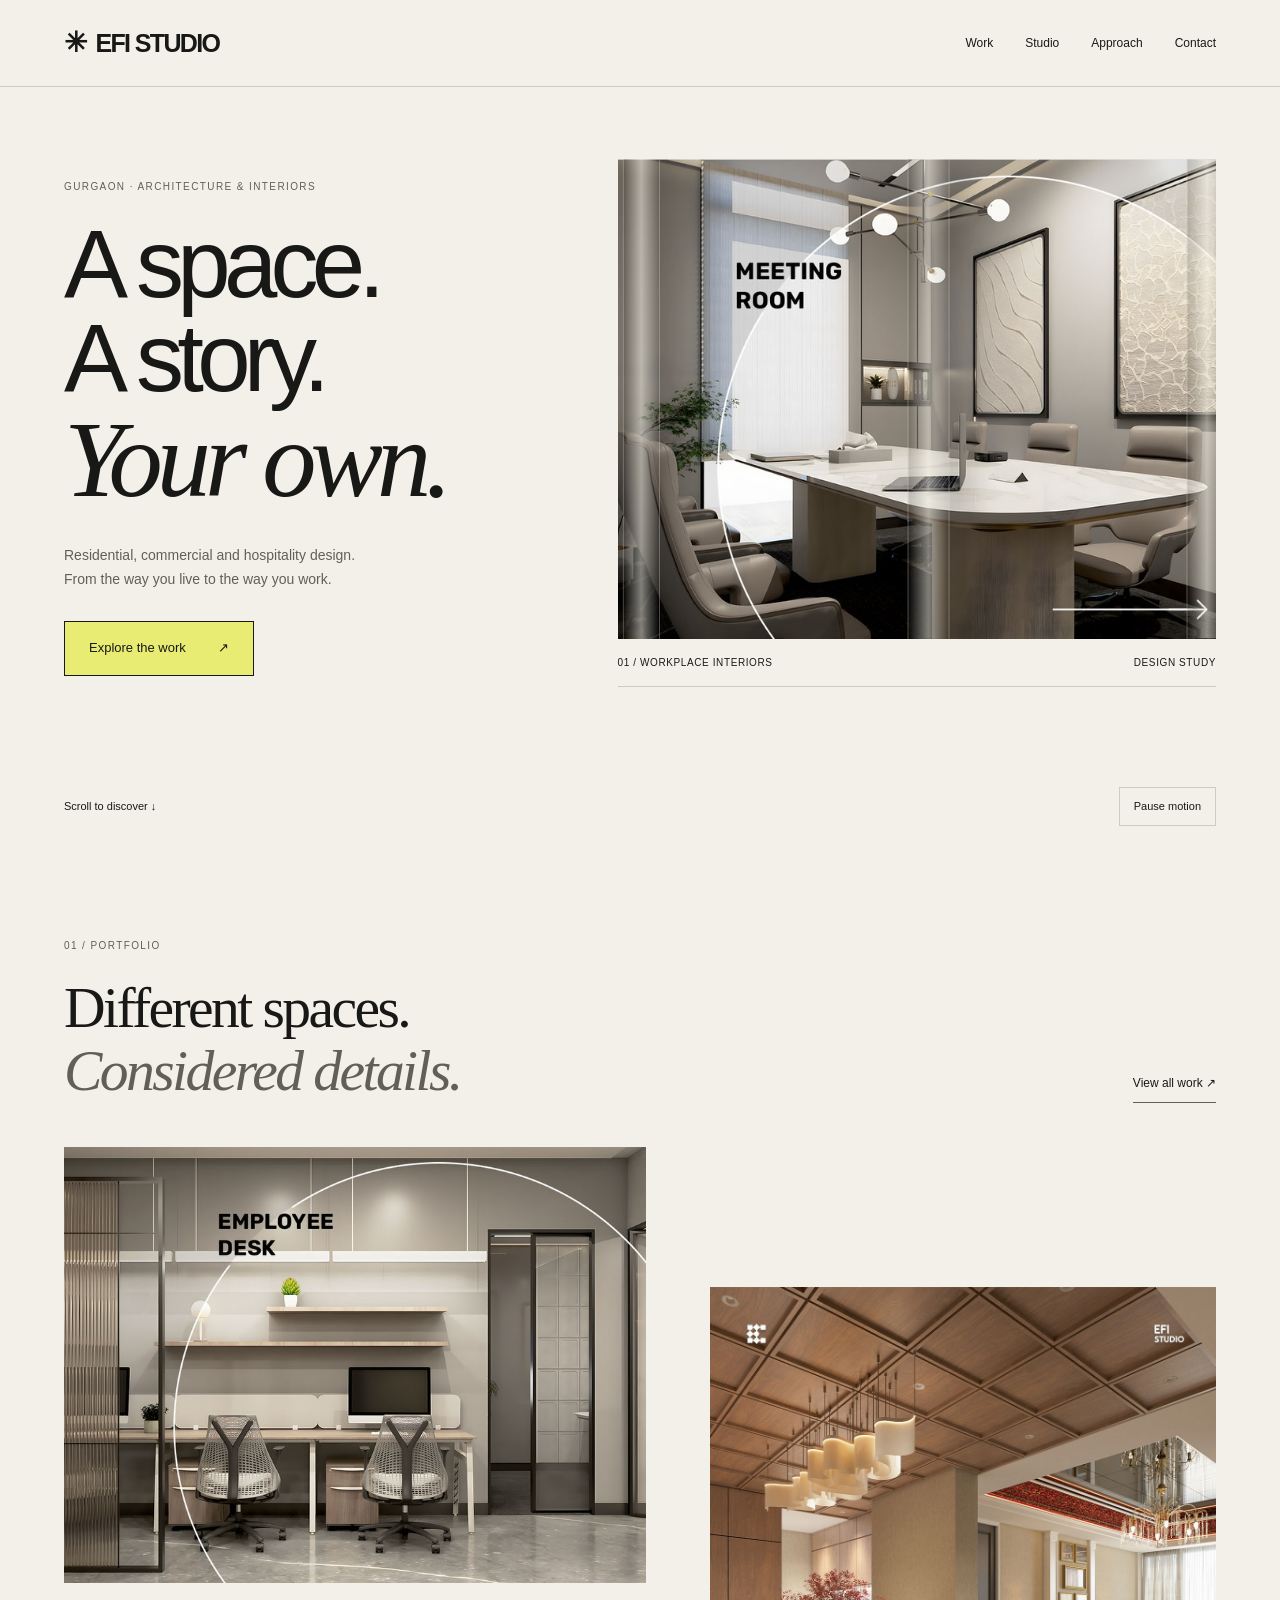
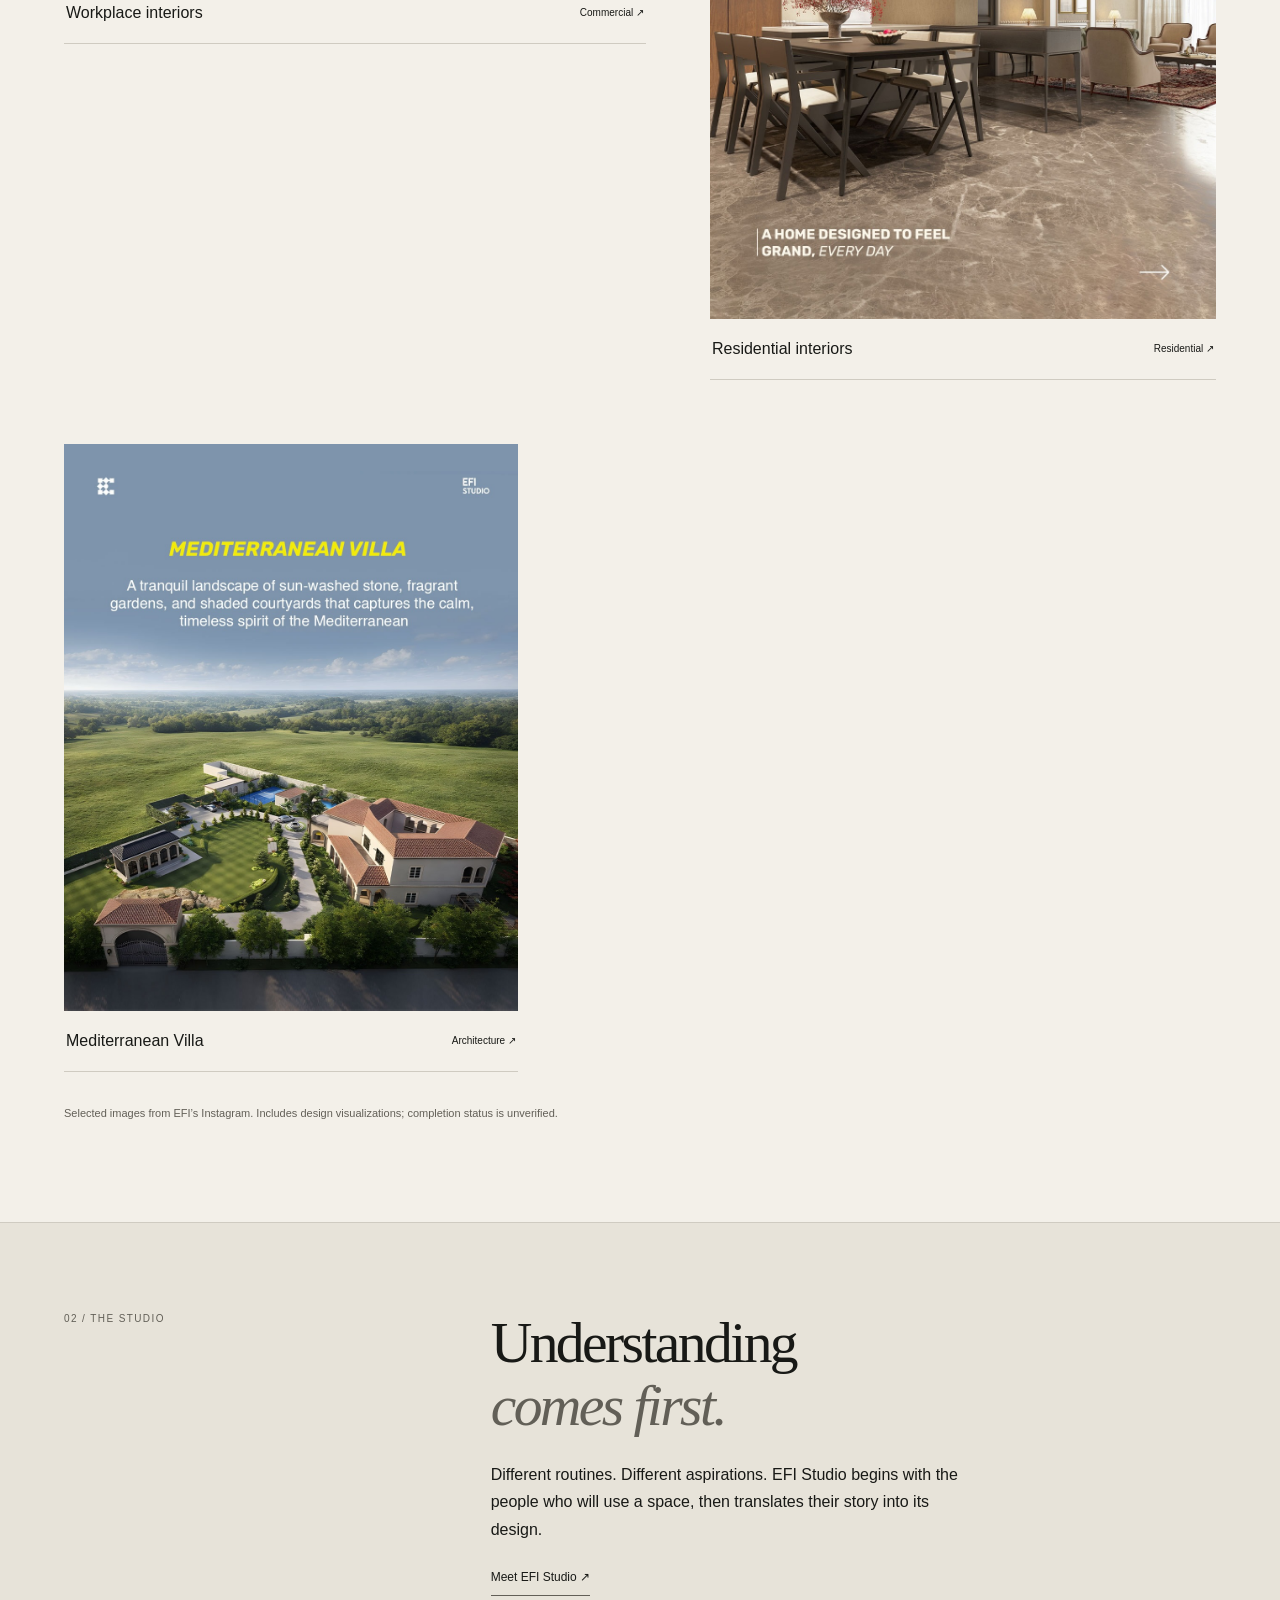
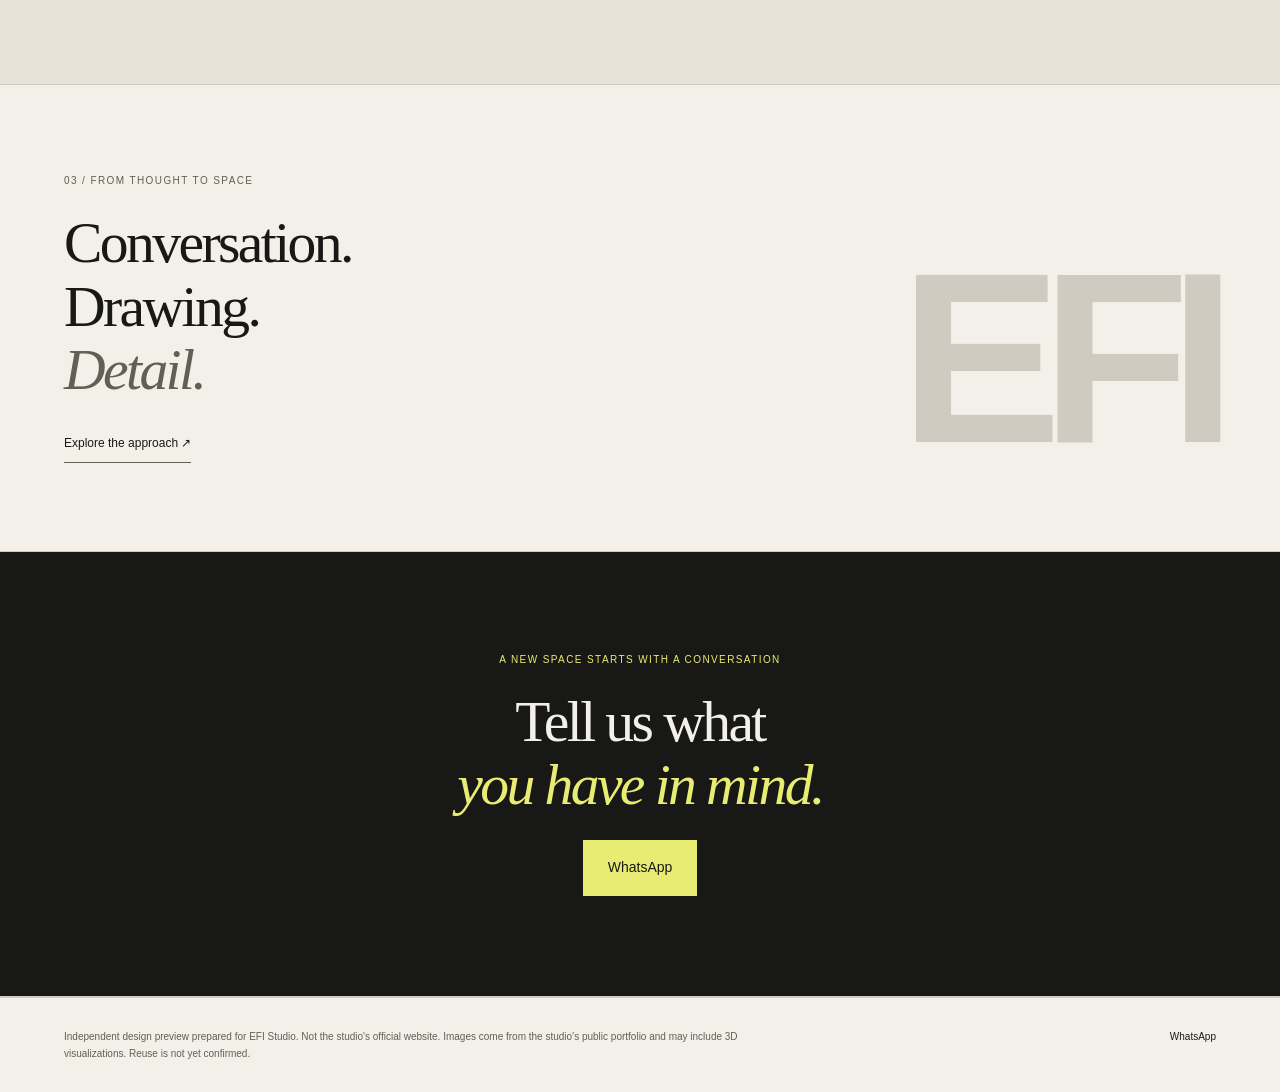
==== index.html @ 45807384 "Publish EFI Studio custom portfolio demo" ====
<!doctype html>
<html lang="en"><head><meta charset="utf-8"><meta name="viewport" content="width=device-width, initial-scale=1"><title>Architecture in Gurgaon | EFI Studio</title><meta name="description" content="EFI Studio is an architecture and interior design studio in Gurgaon."><link rel="stylesheet" href="base.css"><link rel="stylesheet" href="brand.css"><link rel="stylesheet" href="hero.css"><link rel="license" href="assets/fonts/display/OFL.txt"><link rel="license" href="assets/fonts/body/OFL.txt"><script src="runtime.js" defer></script><script src="hero.js" defer></script></head><body><a class="dk-skip-link" href="#main">Skip to content</a><header class="dk-header"><a class="dk-wordmark" href="index.html">EFI Studio</a><button class="dk-menu" type="button" aria-controls="dk-nav" aria-expanded="false" hidden><span class="dk-menu-label">Menu</span></button><nav class="dk-nav" id="dk-nav" aria-label="Primary"><a href="work.html">Work</a><a href="studio.html">Studio</a><a href="process.html">Approach</a><a href="contact.html">Contact</a></nav></header><main id="main"><section class="efi-hero" data-dk-motion aria-labelledby="hero-title">
<div class="hero-copy"><p class="eyebrow">Gurgaon · Architecture & interiors</p><h1 id="hero-title">A space.<br>A story.<br><em>Your own.</em></h1><p class="hero-intro">Residential, commercial and hospitality design.<br>From the way you live to the way you work.</p><a class="button" href="work.html">Explore the work <span>↗</span></a></div>
<div class="hero-visual"><div class="spatial-frame"><img src="assets/img/photo-02.jpg" alt="EFI workplace design with sculptural lighting and textured wall panels"><div class="screen-rails" aria-hidden="true"><i></i><i></i><i></i></div></div><div class="image-caption"><span>01 / Workplace interiors</span><span>Design study</span></div></div>
<div class="hero-bottom"><a href="#selected-work">Scroll to discover ↓</a><button type="button" data-dk-motion-toggle hidden><span data-dk-motion-label>Pause</span> motion</button></div>
</section>

<section class="chapter home-work" aria-labelledby="selected-work">
<div class="chapter-heading"><div><p class="eyebrow">01 / Portfolio</p><h2 id="selected-work">Different spaces.<br><em>Considered details.</em></h2></div><a class="text-link" href="work.html">View all work ↗</a></div>
<div class="work-pair">
<a class="work-tile" href="project-workplace-interiors.html"><img src="assets/img/photo-03.jpg" alt="Workplace interior with focused workstations" loading="lazy"><span><b>Workplace interiors</b> Commercial ↗</span></a>
<a class="work-tile" href="project-residential-interiors.html"><img src="assets/img/photo-04.jpg" alt="Residential interior from EFI's design portfolio" loading="lazy"><span><b>Residential interiors</b> Residential ↗</span></a>
<a class="work-tile villa-tile" href="project-mediterranean-villa.html"><img src="assets/img/photo-07.jpg" alt="Mediterranean Villa architectural visualization" loading="lazy"><span><b>Mediterranean Villa</b> Architecture ↗</span></a>
</div><p class="portfolio-note">Selected images from EFI’s Instagram. Includes design visualizations; completion status is unverified.</p>
</section>
<section class="chapter studio-story" aria-labelledby="studio-line"><p class="eyebrow">02 / The studio</p><div><h2 id="studio-line">Understanding<br><em>comes first.</em></h2><p>Different routines. Different aspirations. EFI Studio begins with the people who will use a space, then translates their story into its design.</p><a class="text-link" href="studio.html">Meet EFI Studio ↗</a></div></section>
<section class="chapter approach-line" aria-labelledby="approach"><p class="eyebrow">03 / From thought to space</p><h2 id="approach">Conversation.<br>Drawing.<br><em>Detail.</em></h2><a class="text-link" href="process.html">Explore the approach ↗</a></section>
<section class="contact-band chapter" aria-labelledby="contact"><p class="eyebrow">A new space starts with a conversation</p><h2 id="contact">Tell us what<br><em>you have in mind.</em></h2><div class="dk-contact-links"><a href="https://wa.me/919818316211">WhatsApp</a></div></section>
</main><footer class="dk-footer"><p>Independent design preview prepared for EFI Studio. Not the studio&#x27;s official website. Images come from the studio’s public portfolio and may include 3D visualizations. Reuse is not yet confirmed.</p><div class="dk-contact-links"><a href="https://wa.me/919818316211">WhatsApp</a></div></footer></body></html>
---- base.css ----
/* Neutral mechanics only. Studio identity belongs in brand.css and hero.css. */

*,
*::before,
*::after {
  box-sizing: border-box;
}

html {
  min-width: 320px;
  scroll-behavior: smooth;
}

body {
  margin: 0;
  min-width: 320px;
}

img,
svg,
video {
  display: block;
  max-width: 100%;
}

button,
a,
input,
textarea,
select {
  font: inherit;
}

button,
a {
  touch-action: manipulation;
}

button {
  cursor: pointer;
}

:where(a, button, input, textarea, select, summary):focus-visible {
  outline: 2px solid currentColor;
  outline-offset: 3px;
}

.dk-skip-link {
  position: absolute;
  z-index: 100;
  top: 0;
  left: 0;
  transform: translateY(-120%);
}

.dk-skip-link:focus {
  transform: translateY(0);
}

/* The no-JS experience keeps the complete navigation visible. */
.dk-menu[hidden] {
  display: none;
}

.dk-nav ul {
  list-style: none;
  margin: 0;
  padding: 0;
}

@media (max-width: 767px) {
  html.js .dk-menu:not([hidden]) {
    display: inline-flex;
  }

  html.js .dk-nav[hidden] {
    display: none;
  }

  html.js .dk-header.is-menu-open .dk-nav {
    display: block;
  }
}

@media (min-width: 768px) {
  html.js .dk-menu {
    display: none;
  }

  html.js .dk-nav {
    display: block;
  }
}

@media (prefers-reduced-motion: reduce) {
  html {
    scroll-behavior: auto;
  }
}
---- brand.css ----
:root{
 --paper:#f4f1ea;
 --paper-deep:#e9e5da;
 --ink:#1f4b4a;
 --sage:#596e50;
 --muted:#536562;
 --line:#d5d9cd;
 --dark:#1f4b4a;
 --light-text:#f4f1ea;
 --shadow:rgba(31,75,74,.16);
 --font-display:'Soft Display',Georgia,serif;
 --font-body:'Soft Body',Arial,sans-serif;
}
@font-face{font-family:'Soft Display';src:url('assets/fonts/display.ttf') format('truetype');font-weight:300 700;font-style:normal;font-display:swap}
@font-face{font-family:'Soft Display';src:url('assets/fonts/display-italic.ttf') format('truetype');font-weight:300 700;font-style:italic;font-display:swap}
@font-face{font-family:'Soft Body';src:url('assets/fonts/body.ttf') format('truetype');font-weight:200 800;font-style:normal;font-display:swap}
body{background:var(--paper);color:var(--ink);font:400 14px/1.7 var(--font-body);-webkit-font-smoothing:antialiased}
img{height:auto}
a{color:inherit;text-decoration:none}
h1,h2,h3{font-family:var(--font-display);font-weight:400;line-height:1.1;text-wrap:balance}
h1{font-size:clamp(48px,6vw,88px);letter-spacing:-.04em}
h2{font-size:clamp(40px,4.3vw,66px);letter-spacing:-.035em;margin:0 0 24px}
h3{font-size:30px;margin:16px 0 8px}
em{font-weight:400;color:var(--sage)}
.dk-header{padding:28px 5vw;display:flex;align-items:center;justify-content:space-between;gap:24px;border-bottom:1px solid var(--line);position:relative;z-index:10}
.dk-wordmark{font:500 28px/1.1 var(--font-display);letter-spacing:-.03em}
.dk-nav,.dk-nav ul{display:flex;align-items:center;gap:32px}
@media(min-width:768px){html.js .dk-nav{display:flex}}
.dk-nav a{font-size:12px;padding:10px 0;display:inline-block}
.dk-nav a:hover,.text-link:hover{color:var(--sage)}
.dk-menu{border:1px solid var(--line);background:var(--paper);color:var(--ink);padding:10px 16px;border-radius:24px}
.eyebrow{font-size:10px;text-transform:uppercase;letter-spacing:.19em;line-height:1.6;margin:0 0 22px;color:var(--muted)}
.text-link{font-size:12px;border-bottom:1px solid var(--sage);display:inline-block;padding:8px 0}
.button,.dk-contact-link{display:inline-block;padding:15px 27px;border:1px solid var(--ink);border-radius:40px;font-size:13px}
.button:hover,.dk-contact-link:hover{background:var(--ink);color:var(--paper)}
.chapter{padding:100px 8vw;border-bottom:1px solid var(--line)}
.chapter-heading{display:flex;justify-content:space-between;align-items:end;gap:24px;margin-bottom:44px}
.chapter-heading h2{margin-bottom:0}
.work-pair{display:grid;grid-template-columns:1.15fr 1fr;gap:52px 38px;align-items:start}
.work-tile:nth-child(even){margin-top:90px}
.work-tile img{width:100%;height:400px;object-fit:cover;border-radius:22px}
.work-tile:nth-child(even) img{height:320px}
.work-tile span{display:flex;justify-content:space-between;gap:14px;font-size:12px;line-height:1.6;padding:17px 2px}
.work-tile b{font-weight:400;font-size:18px}
.studio-line{text-align:center;padding-block:120px}
.approach-line{background:var(--paper-deep)}
.contact-band{background:var(--dark);color:var(--light-text);text-align:center}
.contact-band em,.contact-band .eyebrow{color:var(--light-text)}
.contact-band a{border-color:var(--light-text)}
.contact-band .dk-contact-links{justify-content:center}
.dk-footer{padding:40px 5vw;display:flex;justify-content:space-between;gap:30px;align-items:start;border-top:1px solid var(--line);font-size:11px}
.dk-footer p{max-width:550px;margin:0;color:var(--muted)}
main>h1,main>.dk-lead{margin-left:8vw;margin-right:8vw}
main>h1{margin-top:80px;margin-bottom:26px}
.dk-lead{max-width:650px;font-size:17px;color:var(--muted);margin-bottom:65px}
.dk-section{margin:60px 8vw 90px}
.dk-section p{max-width:680px}
div.dk-projects{display:grid;grid-template-columns:1fr 1fr;gap:50px 35px}
div.dk-projects .dk-image{margin:0}
div.dk-projects img{width:100%;height:340px;object-fit:cover;border-radius:20px}
div.dk-projects p{font-size:12px;color:var(--muted)}
.dk-gallery-grid{display:grid;grid-template-columns:1fr 1fr;gap:28px}
.dk-gallery img,.dk-image img{width:100%;border-radius:20px}
figcaption{font-size:12px;color:var(--muted);margin-top:14px}
.dk-steps ol{padding:0;list-style:none;counter-reset:steps;display:grid;grid-template-columns:1fr 1fr;gap:40px}
.dk-steps li{counter-increment:steps;padding:28px;border-top:1px solid var(--line)}
.dk-steps li:before{content:counter(steps,decimal-leading-zero);font-size:12px;color:var(--sage)}
.dk-contact-links{display:flex;flex-wrap:wrap;gap:14px}
main>.dk-contact-links{margin:0 8vw 80px}
main>.dk-contact-links a,.contact-band .dk-contact-links a{display:inline-block;border:1px solid currentColor;border-radius:40px;padding:15px 27px;font-size:14px}
main>.dk-project-location{margin:0 8vw 30px;color:var(--muted)}
.dk-image{margin:0}
@media(max-width:767px){
 .dk-header{padding:22px;gap:12px;flex-wrap:wrap}
 .dk-wordmark{font-size:25px;max-width:65%}
 .dk-nav{width:100%;flex-wrap:wrap;gap:8px 24px;padding-top:18px}
 .dk-nav ul{flex-wrap:wrap;gap:8px 24px}
 html.js .dk-header.is-menu-open .dk-nav{display:flex}
 .dk-nav a{min-height:44px;font-size:14px}
 .chapter{padding:66px 22px}
 .chapter-heading{display:block;margin-bottom:30px}
 .chapter-heading .text-link{margin-top:17px}
 .work-pair,div.dk-projects,.dk-gallery-grid,.dk-steps ol{grid-template-columns:1fr;gap:30px}
 .work-tile:nth-child(even){margin-top:0}
 .work-tile img,.work-tile:nth-child(even) img,div.dk-projects img{height:290px}
 .work-tile span{font-size:11px}
 .dk-footer{padding:30px 22px;display:block}
 .dk-footer p{margin-top:18px}
 main>h1,main>.dk-lead{margin-left:22px;margin-right:22px}
 main>h1{margin-top:50px}
 .dk-lead{font-size:15px;margin-bottom:40px}
 .dk-section{margin:40px 22px 60px}
 .dk-steps li{padding:20px 0}
 main>.dk-contact-links{margin:0 22px 60px}
 main>.dk-project-location{margin:0 22px 30px}
}

/* Keep long, verified town names inside the mobile column. */
.studio-line h2{overflow-wrap:anywhere}

/* EFI: editorial typography, architectural rules and the feed's pale yellow accent. */
:root{--paper:#f3f0e9;--paper-deep:#e7e3d9;--ink:#181916;--sage:#625f57;--muted:#625f57;--line:#cfcbc1;--dark:#181916;--light-text:#f3f0e9;--accent:#e9ec72}
html{scroll-behavior:auto}
body{font-size:14px}
h1,h2{letter-spacing:-.045em}
.dk-header{padding:23px 5vw;border-bottom:1px solid var(--line)}
.dk-wordmark{font:800 25px/1 var(--font-body);letter-spacing:-.065em;text-transform:uppercase}
.dk-wordmark:before{content:'✳';font-size:28px;margin-right:10px}
.dk-nav a{font-size:12px}
.dk-nav a:hover,.text-link:hover{color:var(--ink);box-shadow:0 2px 0 var(--ink)}
.dk-menu{border-radius:0}
.button,.dk-contact-link,main>.dk-contact-links a,.contact-band .dk-contact-links a{border-radius:0;background:var(--accent);border:1px solid var(--ink);color:var(--ink);padding:15px 24px}
.button{display:inline-flex;gap:32px;align-items:center}
.button:hover,.dk-contact-link:hover{background:var(--ink);color:var(--paper)}
.eyebrow{font-size:10px;letter-spacing:.14em}
.chapter{padding:88px 5vw}
.chapter h2{font-size:clamp(40px,4.5vw,70px)}
.work-pair{grid-template-columns:1.15fr 1fr;gap:64px 5vw}
.work-tile:nth-child(even){margin-top:140px}
.work-tile img,.work-tile:nth-child(even) img{border-radius:0;height:auto;aspect-ratio:4/3;object-fit:contain;background:#e7e3d9}
.work-tile:nth-child(even) img{aspect-ratio:4/5}
.work-tile span{font-size:10px;border-bottom:1px solid var(--line);align-items:center}
.work-tile b{font-size:16px;font-weight:500}
.villa-tile{width:78%}
.villa-tile img{aspect-ratio:4/5}
.portfolio-note{font-size:11px;color:var(--muted);margin-top:32px;max-width:540px}
.studio-story{display:grid;grid-template-columns:1fr 2fr;gap:5vw;background:var(--paper-deep)}
.studio-story p:not(.eyebrow){max-width:470px;font-size:16px}
.approach-line{background:var(--paper);position:relative}
.approach-line:after{content:'EFI';position:absolute;right:5vw;bottom:70px;font:800 clamp(80px,19vw,270px)/1 var(--font-body);letter-spacing:-.085em;color:var(--line);z-index:0}
.approach-line>*{position:relative;z-index:1}
.contact-band{padding-block:100px}
.contact-band .eyebrow{color:var(--accent)}
.contact-band em{color:var(--accent)}
.contact-band .dk-contact-links a{border-color:var(--accent)}
.dk-footer{font-size:10px;padding:30px 5vw}
.dk-footer p{max-width:680px}
.dk-gallery img,.dk-image img,div.dk-projects img{border-radius:0}
div.dk-projects img{height:400px;object-fit:contain;background:var(--paper-deep)}
div.dk-projects h3{font-family:var(--font-body);font-size:21px;letter-spacing:-.03em}
.dk-gallery-grid{gap:40px;align-items:start}
.dk-gallery img{object-fit:contain}
main>.dk-image{max-width:960px;margin-inline:auto;padding:0 22px}
main>h1{font-size:clamp(46px,6vw,84px)}
.inner-intro h1{font-size:clamp(56px,7vw,102px);margin:0 0 42px}
.editorial-columns{display:grid;grid-template-columns:1.2fr 1fr;gap:8vw;max-width:1100px}
.large-copy{font-size:clamp(18px,2vw,25px);line-height:1.6;max-width:850px}
.editorial-columns p{margin:0}
.studio-image{display:block;width:100%;max-width:1000px;margin:auto}
.process-grid{display:grid;grid-template-columns:repeat(3,1fr);gap:5vw}
.process-grid h2{font-size:42px;margin-top:35px}
.index{font-size:12px;border-bottom:1px solid var(--ink);display:block;padding-bottom:20px}
.contact-page{min-height:65vh}
.contact-page .dk-contact-links{margin:35px 0}
.contact-page .dk-contact-links a{display:inline-block;padding:16px 28px;background:var(--accent);border:1px solid var(--ink);color:var(--ink);min-height:48px}
.contact-page .dk-contact-links a:hover{background:var(--ink);color:var(--paper)}
.contact-details{margin-top:70px}
@media(max-width:767px){
 .dk-header{padding:22px}.dk-wordmark{font-size:22px}.dk-wordmark:before{font-size:24px}
 .chapter{padding:58px 22px}.chapter h2{font-size:46px}
 .work-pair{display:block}.work-tile{display:block;margin-bottom:40px}
 .work-tile:nth-child(even){margin-top:0}.villa-tile{width:100%}
 .work-tile img,.work-tile:nth-child(even) img{height:auto}
 .work-tile b{font-size:14px}.work-tile span{font-size:9px}
 .studio-story,.editorial-columns,.process-grid{grid-template-columns:1fr;gap:28px}
 .approach-line:after{font-size:100px;bottom:40px;right:22px;opacity:.55}
 .dk-footer{padding:28px 22px}.inner-intro h1{font-size:58px}
 div.dk-projects img{height:auto;max-height:none;object-fit:contain}
 .contact-details{margin-top:45px}
}
---- hero.css ----
.efi-hero{position:relative;display:grid;grid-template-columns:.9fr 1.1fr;gap:5vw;padding:72px 5vw 24px;overflow:hidden}.hero-copy{padding-top:20px}.hero-copy h1{font-family:var(--font-body);font-weight:500;font-size:clamp(64px,7.5vw,112px);line-height:.98;letter-spacing:-.07em;margin:0 0 32px;text-wrap:initial}.hero-copy h1 em{font-family:var(--font-display);font-size:1.13em;letter-spacing:-.055em;color:var(--ink)}.hero-intro{max-width:380px;color:var(--muted);margin:0 0 30px}.hero-visual{align-self:center}.spatial-frame{position:relative;overflow:hidden;min-height:480px;background:#d4d0c6;perspective:1100px}.spatial-frame>img{width:100%;height:480px;object-fit:cover;display:block}.screen-rails{position:absolute;inset:0;display:flex;justify-content:space-between;pointer-events:none;perspective:1100px}.screen-rails i{display:block;height:100%;width:7%;background:linear-gradient(90deg,rgba(34,33,27,.18),rgba(246,243,232,.52),rgba(24,25,22,.1));border-inline:1px solid #f3f0e94d;transform:rotateY(-35deg);box-shadow:12px 0 25px #17171415;transform-origin:left center}.image-caption{display:flex;justify-content:space-between;gap:12px;font-size:10px;letter-spacing:.06em;text-transform:uppercase;padding:15px 0;border-bottom:1px solid var(--line)}.hero-bottom{grid-column:1/-1;display:flex;justify-content:space-between;align-items:center;font-size:11px;padding-top:36px}.hero-bottom button{background:none;border:1px solid var(--line);padding:9px 14px;color:var(--ink)}@media(max-width:767px){.efi-hero{display:block;padding:40px 22px 22px}.hero-copy{padding:0}.hero-copy h1{font-size:69px;line-height:.98;margin-bottom:24px}.hero-intro{font-size:13px}.hero-visual{margin-top:38px}.spatial-frame{min-height:280px}.spatial-frame>img{height:280px}.hero-bottom{padding-top:22px}.image-caption{font-size:9px}}
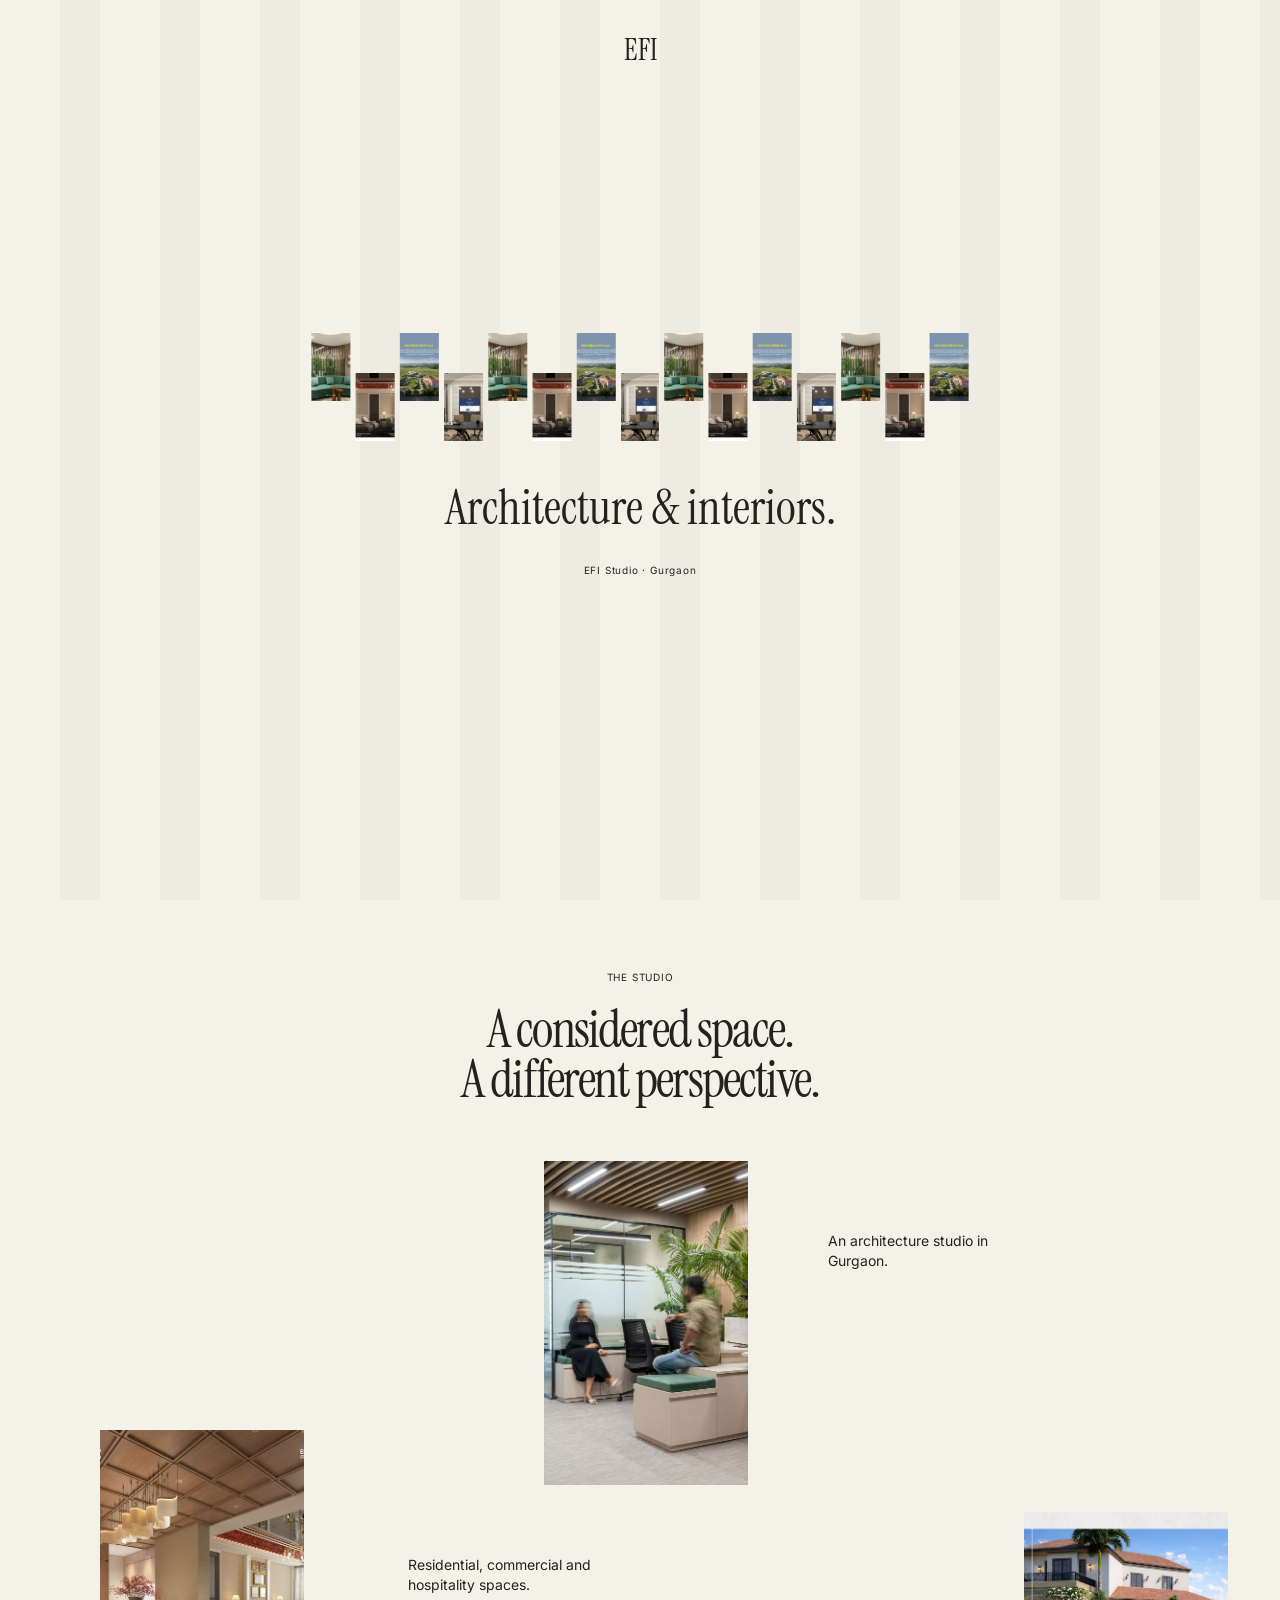
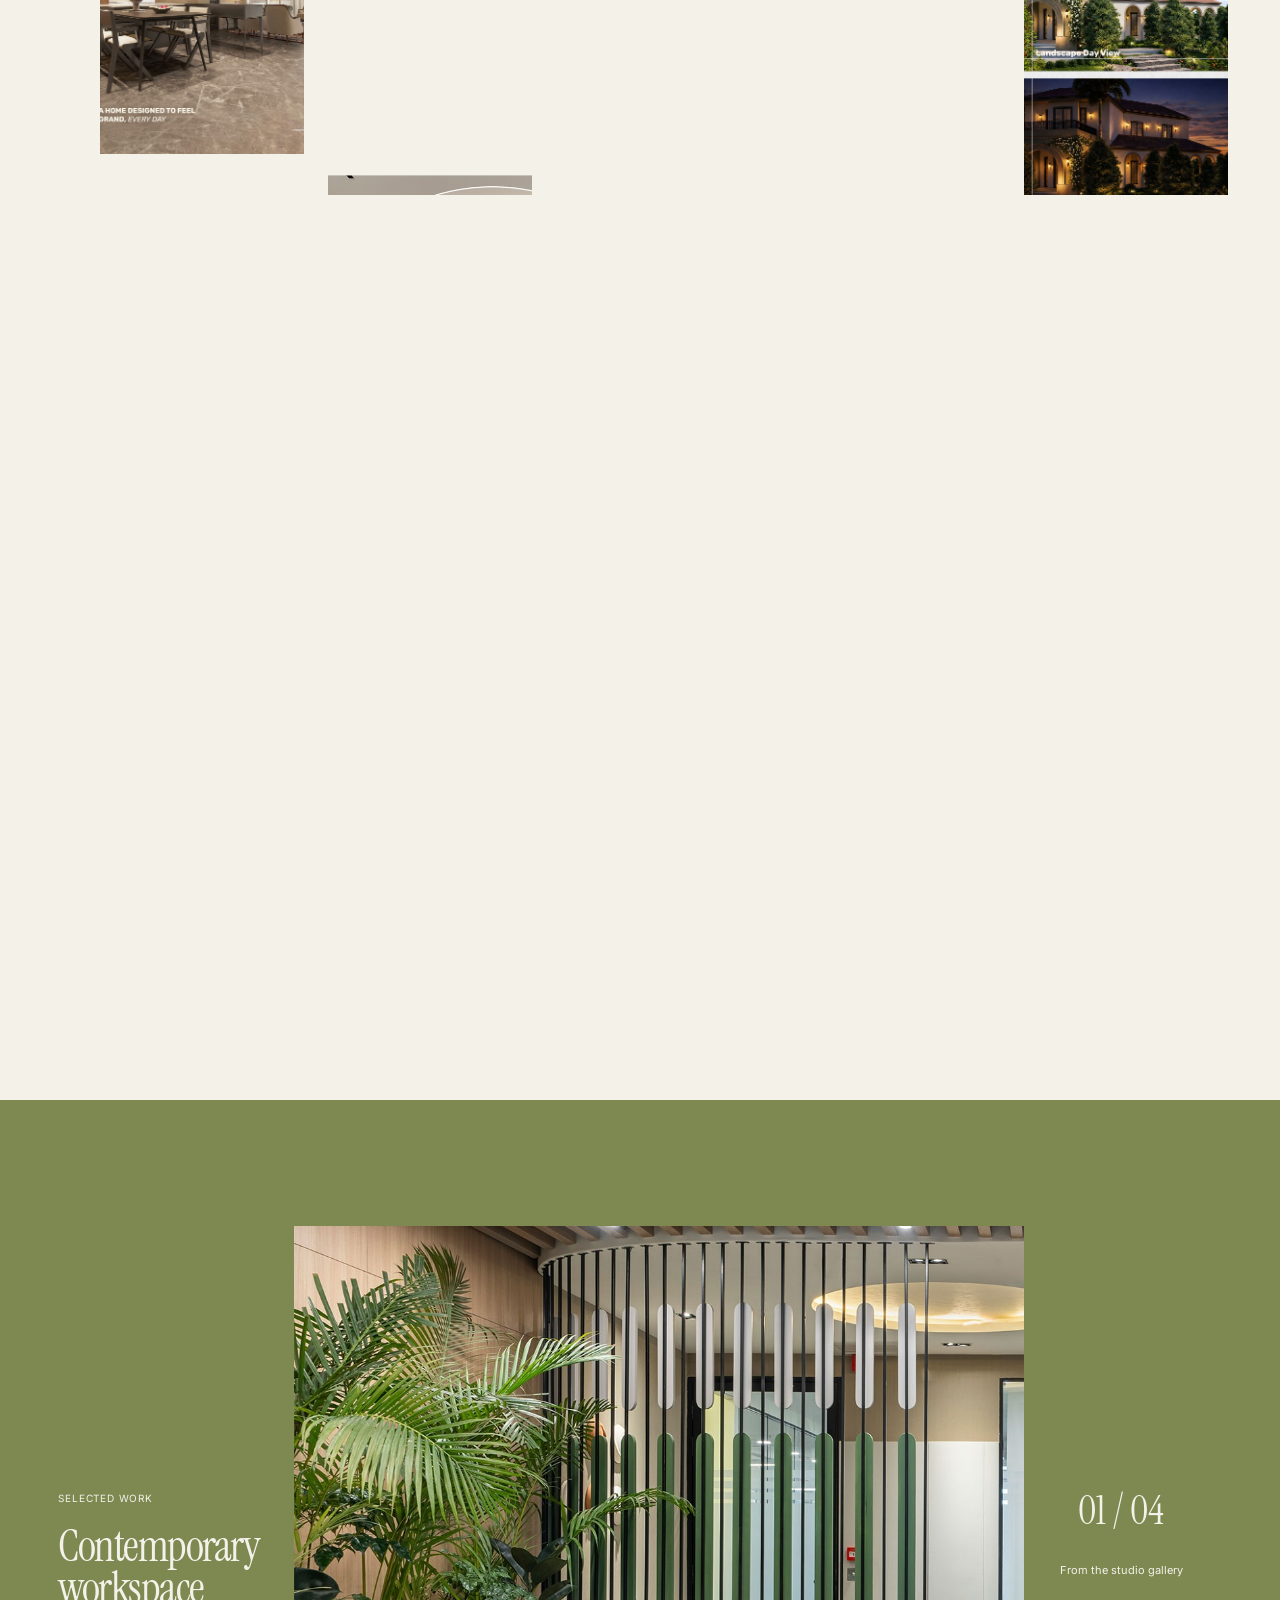
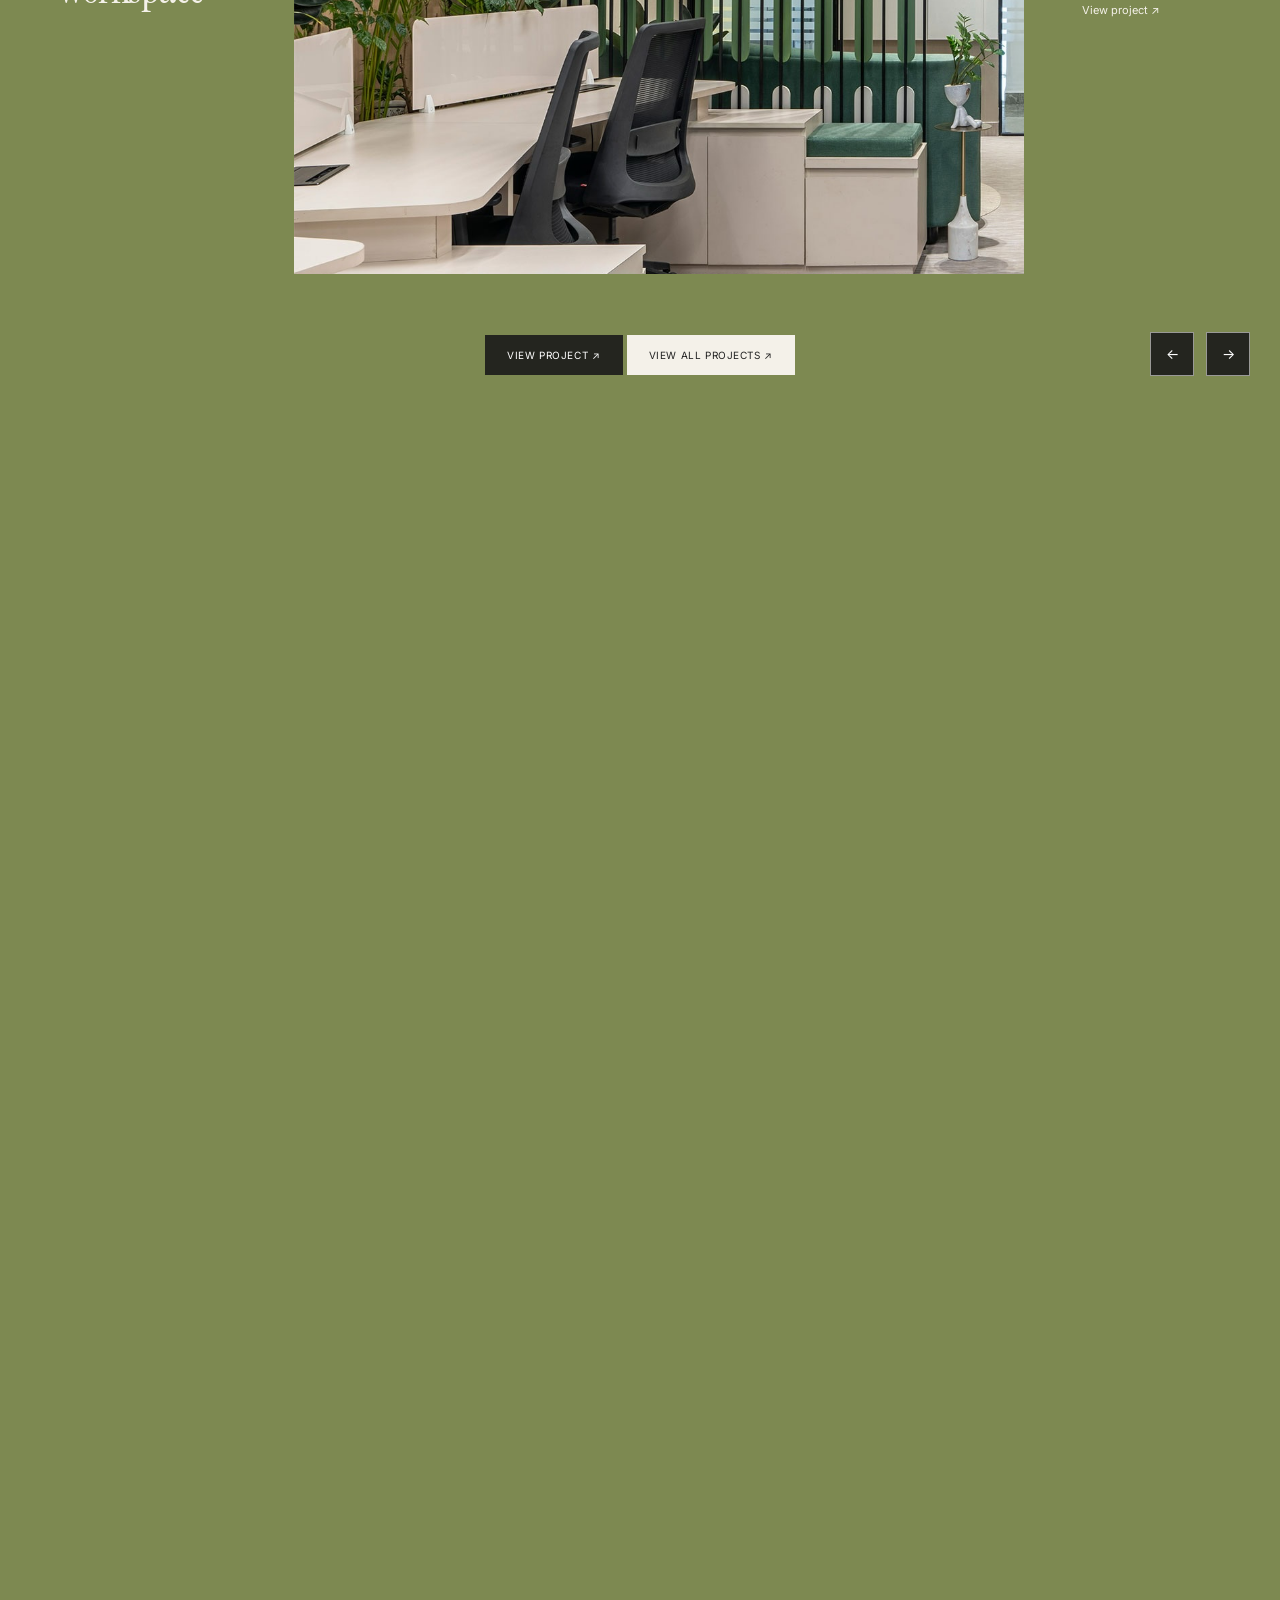
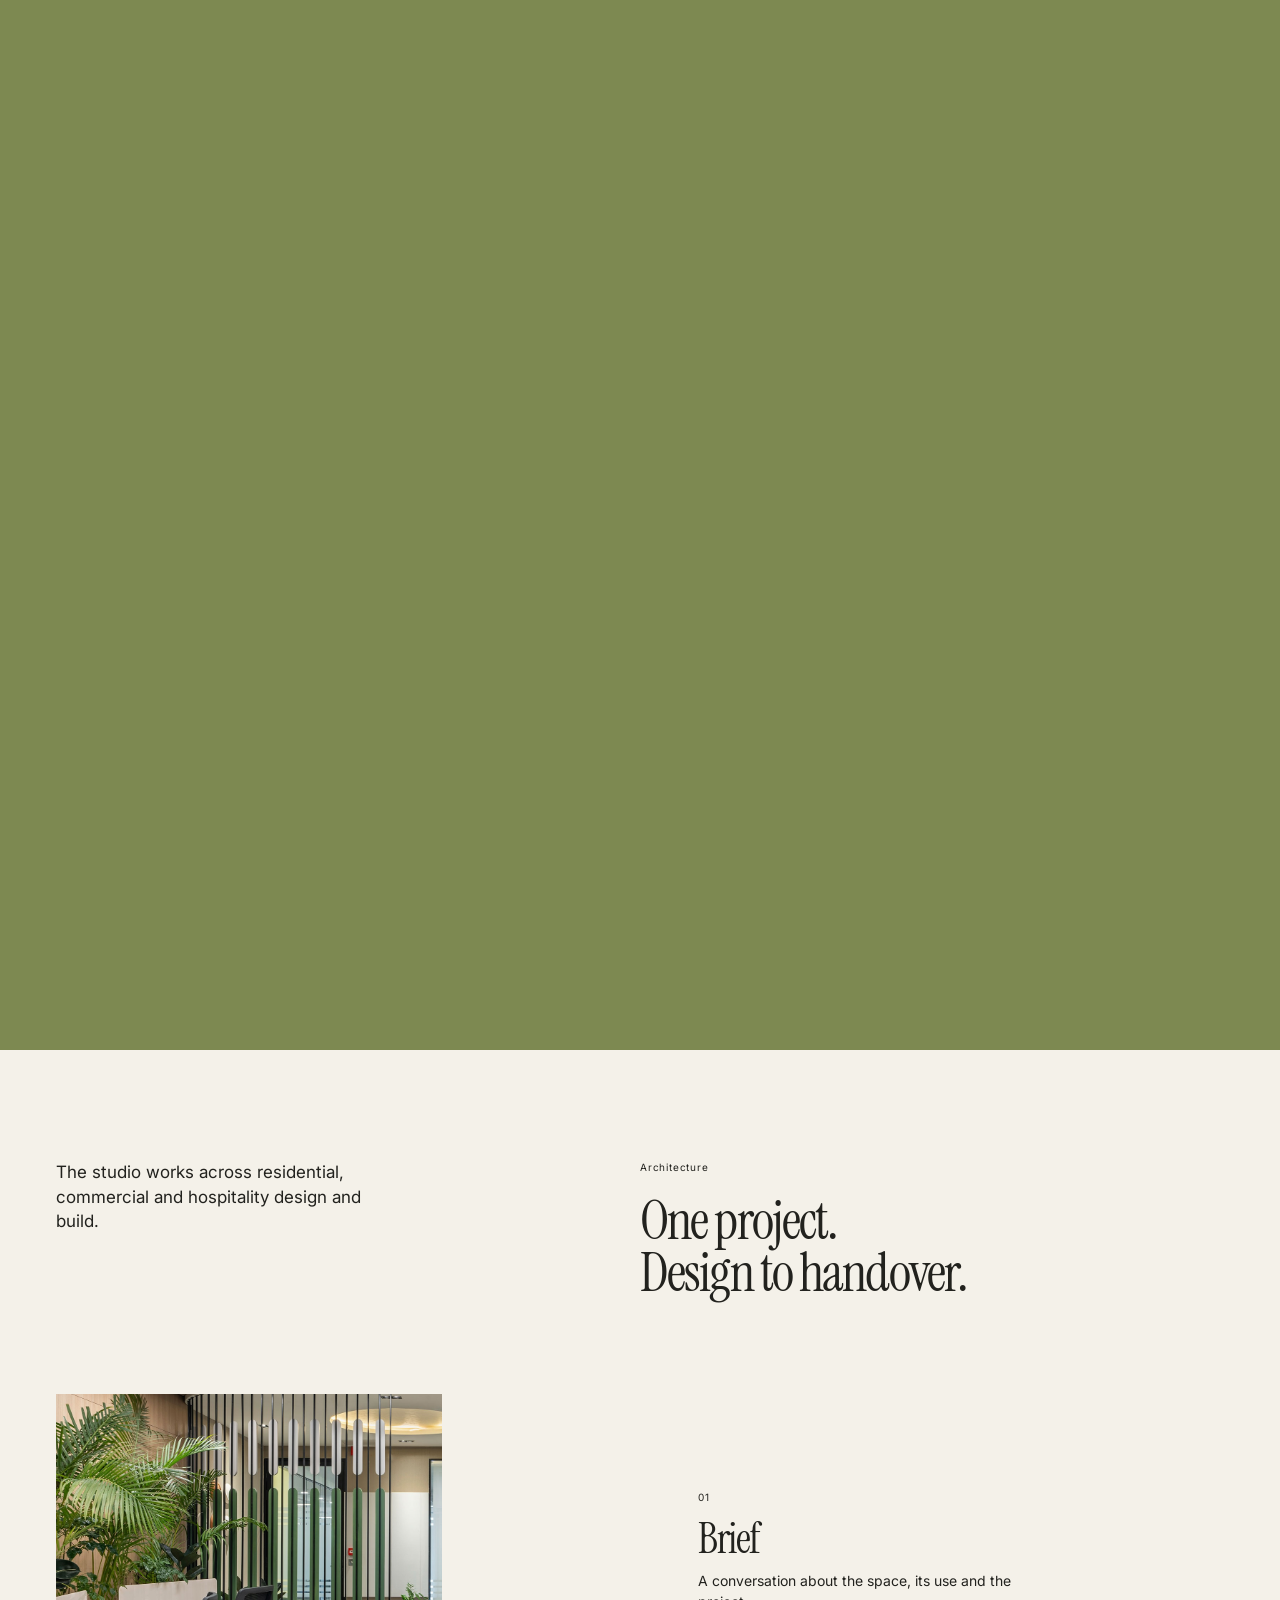
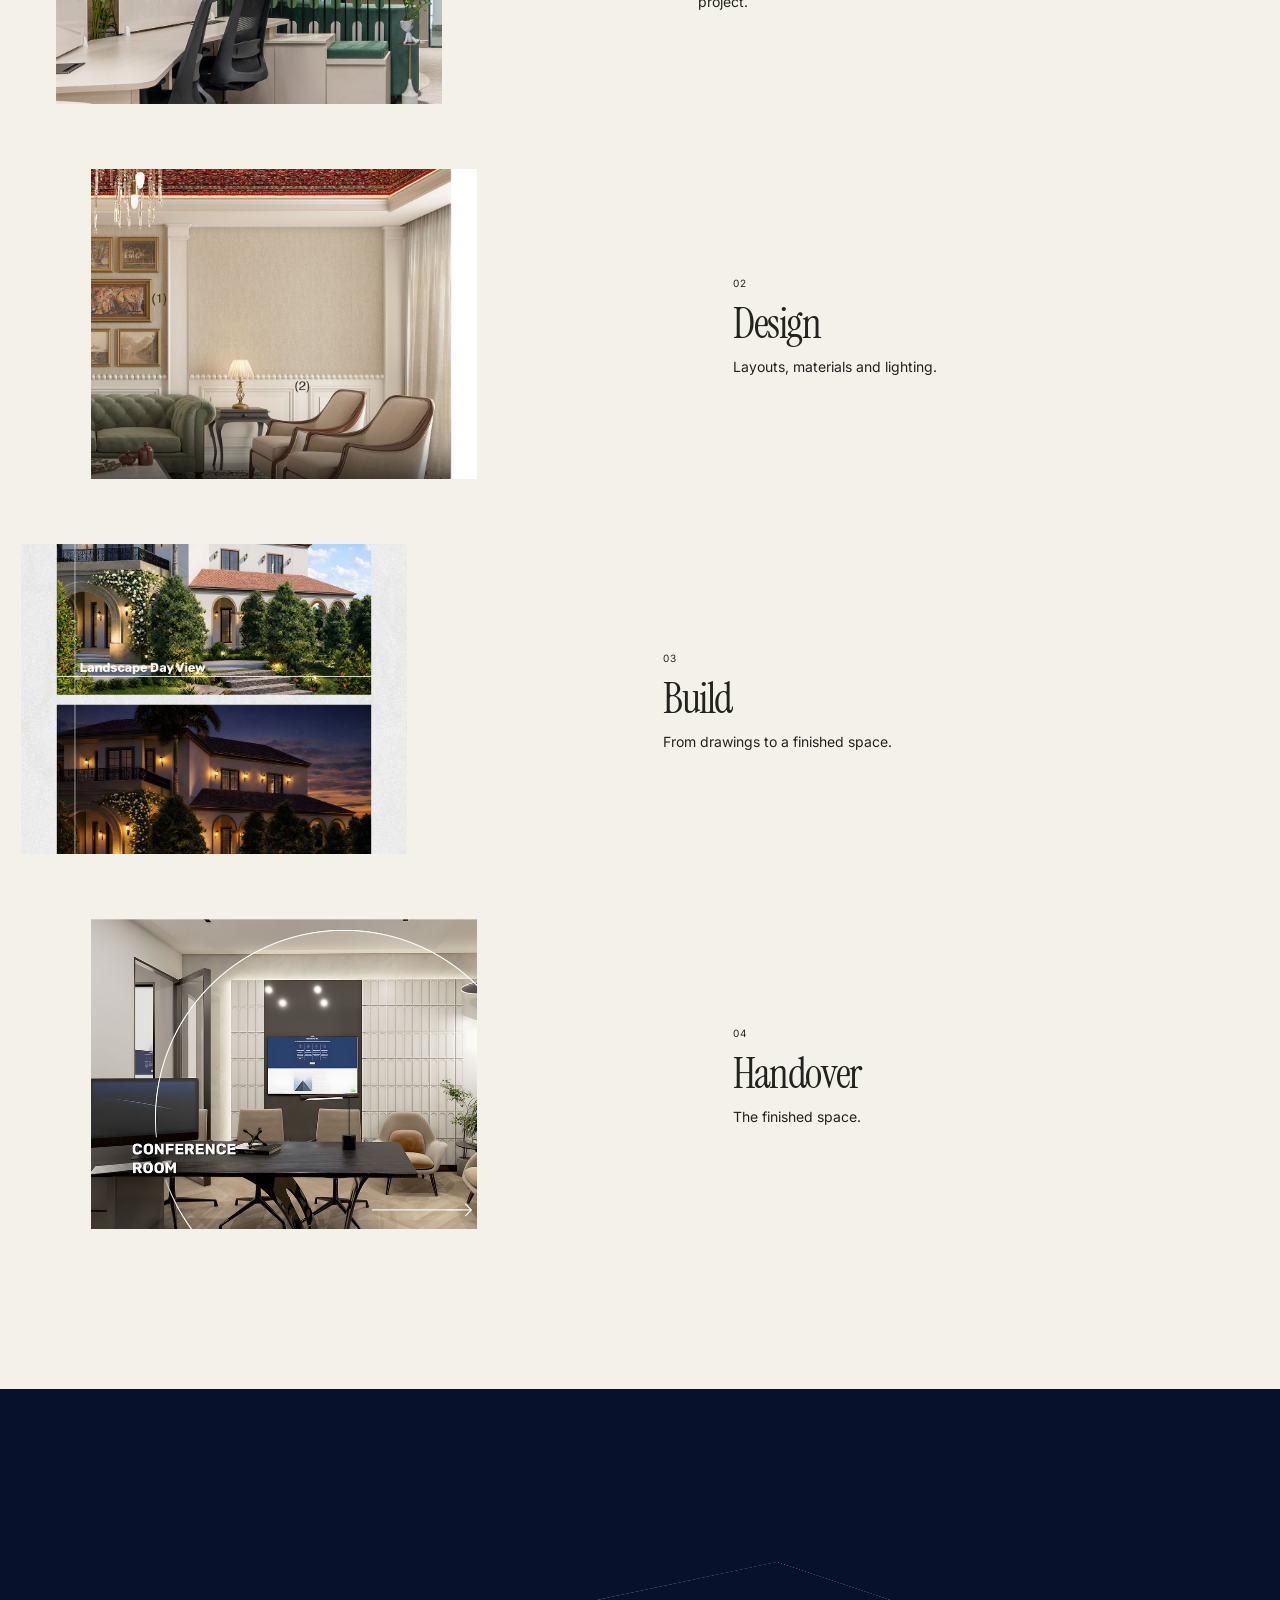
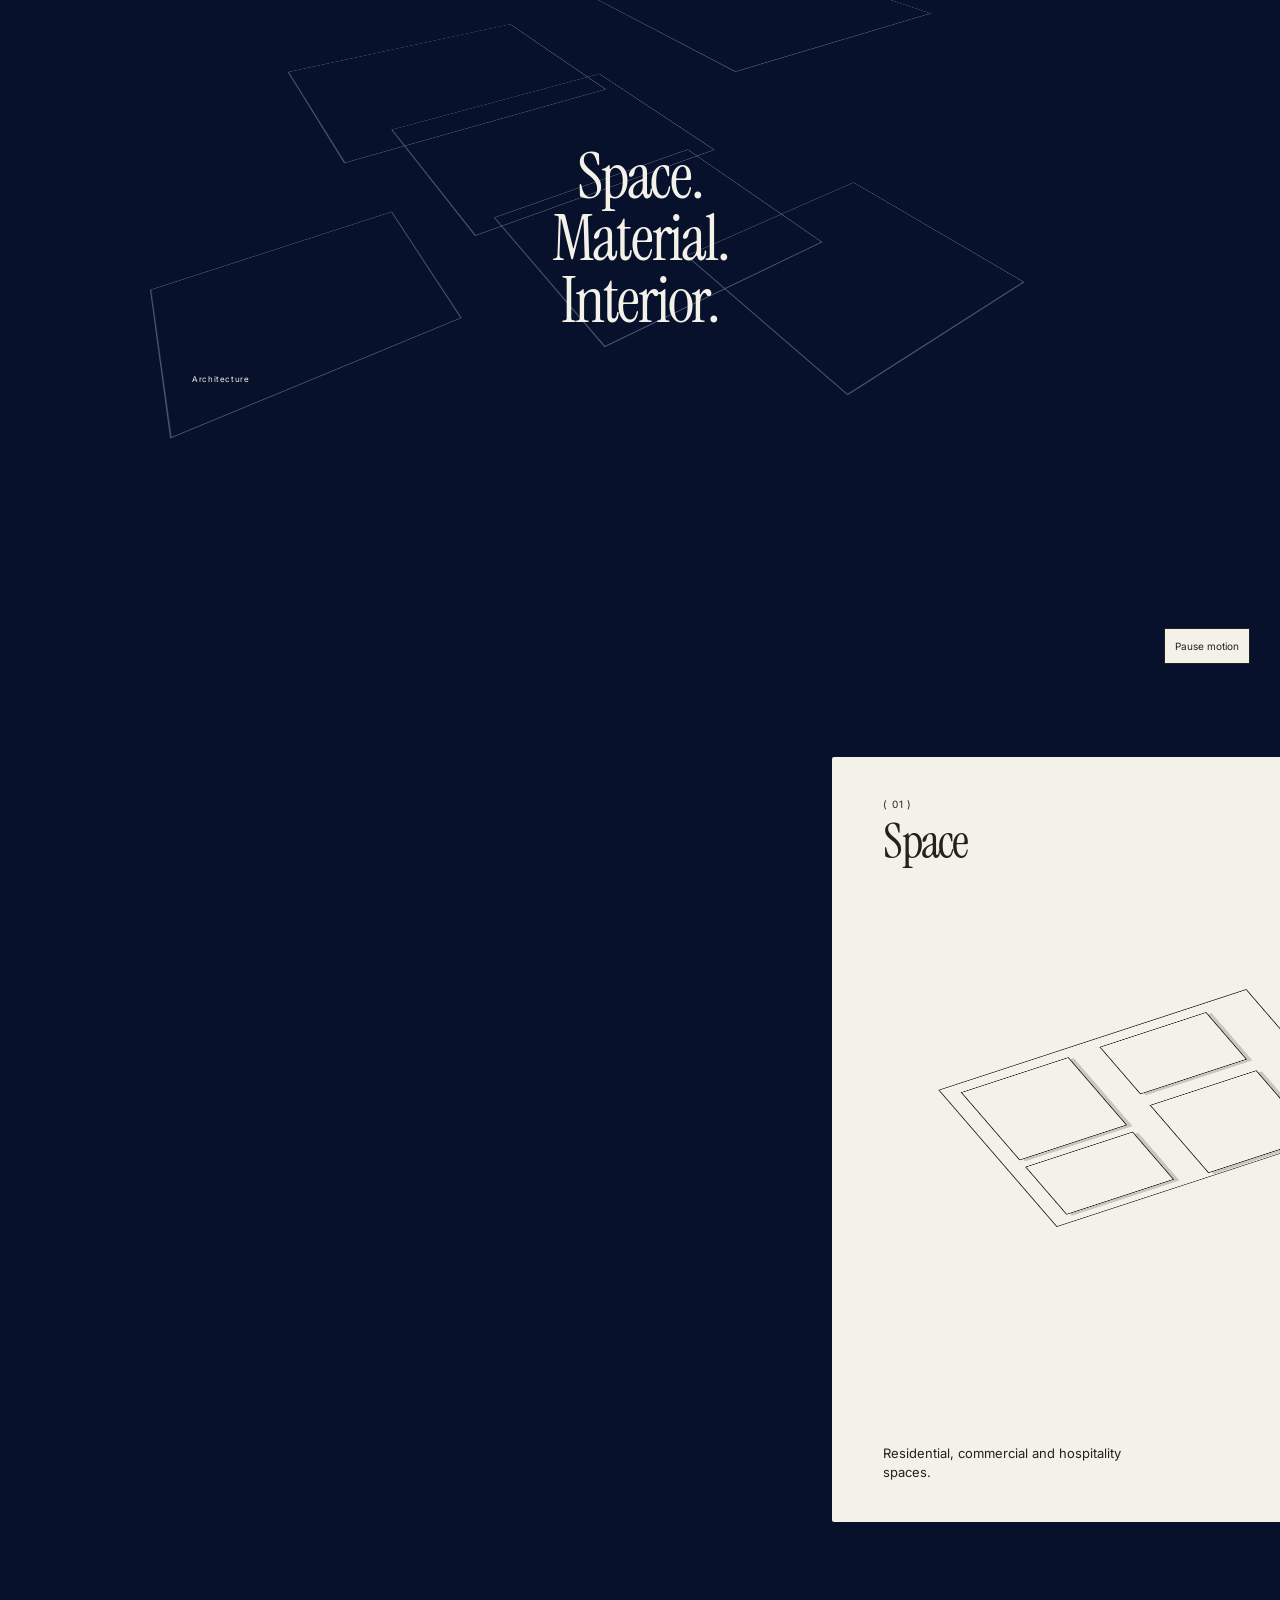
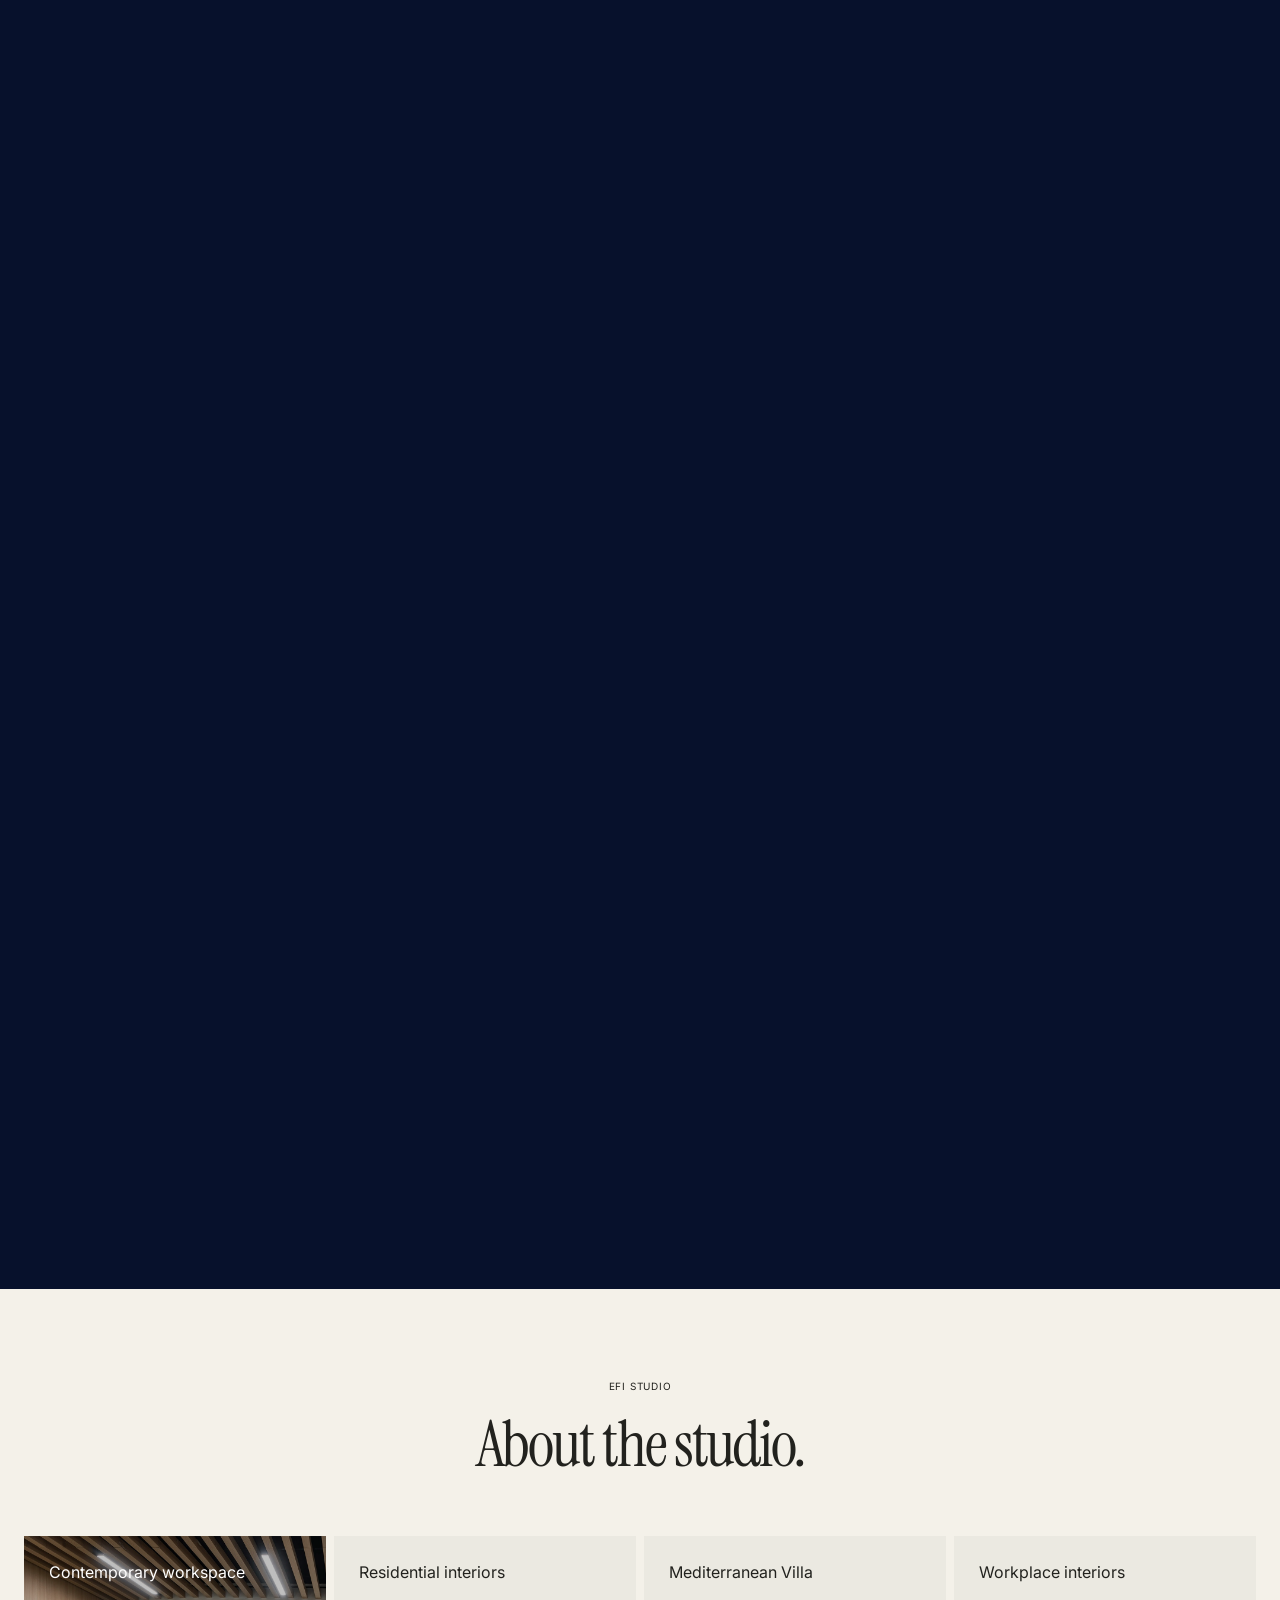
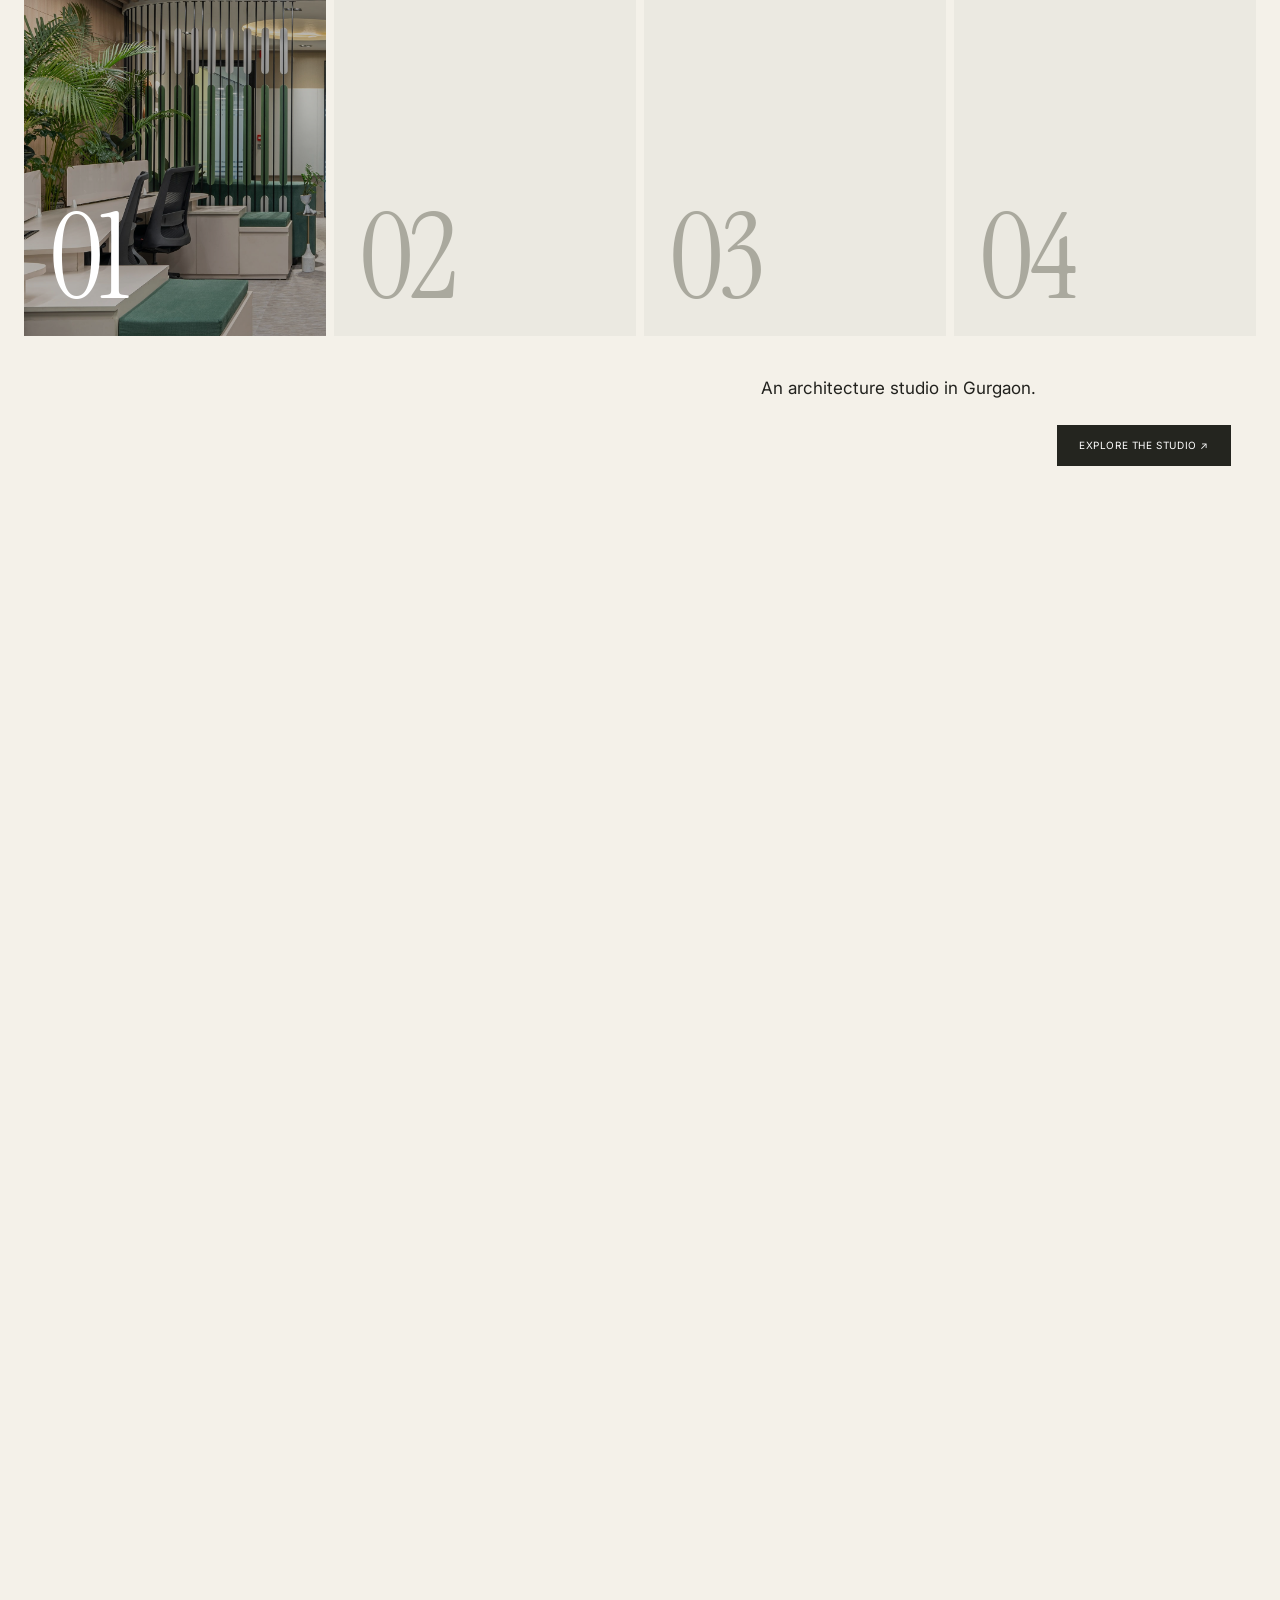
==== commit b2f1343a: "Rebuild EFI demo using approved Stanzza design and original photography" ====
--- a/index.html
+++ b/index.html
@@ -1,19 +1,17 @@
 <!doctype html>
-<html lang="en"><head><meta charset="utf-8"><meta name="viewport" content="width=device-width, initial-scale=1"><title>Architecture in Gurgaon | EFI Studio</title><meta name="description" content="EFI Studio is an architecture and interior design studio in Gurgaon."><link rel="stylesheet" href="base.css"><link rel="stylesheet" href="brand.css"><link rel="stylesheet" href="hero.css"><link rel="license" href="assets/fonts/display/OFL.txt"><link rel="license" href="assets/fonts/body/OFL.txt"><script src="runtime.js" defer></script><script src="hero.js" defer></script></head><body><a class="dk-skip-link" href="#main">Skip to content</a><header class="dk-header"><a class="dk-wordmark" href="index.html">EFI Studio</a><button class="dk-menu" type="button" aria-controls="dk-nav" aria-expanded="false" hidden><span class="dk-menu-label">Menu</span></button><nav class="dk-nav" id="dk-nav" aria-label="Primary"><a href="work.html">Work</a><a href="studio.html">Studio</a><a href="process.html">Approach</a><a href="contact.html">Contact</a></nav></header><main id="main"><section class="efi-hero" data-dk-motion aria-labelledby="hero-title">
-<div class="hero-copy"><p class="eyebrow">Gurgaon · Architecture & interiors</p><h1 id="hero-title">A space.<br>A story.<br><em>Your own.</em></h1><p class="hero-intro">Residential, commercial and hospitality design.<br>From the way you live to the way you work.</p><a class="button" href="work.html">Explore the work <span>↗</span></a></div>
-<div class="hero-visual"><div class="spatial-frame"><img src="assets/img/photo-02.jpg" alt="EFI workplace design with sculptural lighting and textured wall panels"><div class="screen-rails" aria-hidden="true"><i></i><i></i><i></i></div></div><div class="image-caption"><span>01 / Workplace interiors</span><span>Design study</span></div></div>
-<div class="hero-bottom"><a href="#selected-work">Scroll to discover ↓</a><button type="button" data-dk-motion-toggle hidden><span data-dk-motion-label>Pause</span> motion</button></div>
-</section>
+<html lang="en"><head><meta charset="utf-8"><meta name="viewport" content="width=device-width, initial-scale=1"><title>Architecture &amp; interiors in Gurgaon | EFI Studio</title><meta name="description" content="EFI Studio is an architecture and interior design studio in Gurgaon."><link rel="stylesheet" href="base.css"><link rel="stylesheet" href="brand.css"><link rel="stylesheet" href="hero.css"><link rel="license" href="assets/fonts/instrument-serif/OFL.txt"><link rel="license" href="assets/fonts/inter/OFL.txt"><script src="runtime.js" defer></script><script src="hero.js" defer></script></head><body><a class="dk-skip-link" href="#main">Skip to content</a><header class="dk-header"><div class="header-location">Gurgaon, India</div><a class="dk-wordmark" href="index.html"><span class="wordmark-mark" aria-hidden="true">▧</span> EFI</a><button class="dk-menu" hidden aria-controls="dk-nav" aria-expanded="false"><span class="dk-menu-label">Menu</span></button><nav class="dk-nav" id="dk-nav" aria-label="Primary"><a href="work.html">Work</a><a href="studio.html">Studio</a><a href="process.html">Approach</a><a href="contact.html">Contact</a></nav></header>
+<main id="main"><div class="entry-loader" aria-hidden="true"><span class="entry-brand">EFI</span><div class="entry-strip"><img class="" src="assets/img/photo-02.jpg" alt="Contemporary workspace" loading="eager"><img class="" src="assets/img/photo-03.jpg" alt="Residential interiors" loading="eager"><img class="" src="assets/img/p3-cover.jpg" alt="Mediterranean Villa" loading="eager"><img class="" src="assets/img/p4-cover.jpg" alt="Workplace interiors" loading="eager"><img class="" src="assets/img/photo-02.jpg" alt="Contemporary workspace" loading="eager"><img class="" src="assets/img/photo-03.jpg" alt="Residential interiors" loading="eager"><img class="" src="assets/img/p3-cover.jpg" alt="Mediterranean Villa" loading="eager"><img class="" src="assets/img/p4-cover.jpg" alt="Workplace interiors" loading="eager"><img class="" src="assets/img/photo-02.jpg" alt="Contemporary workspace" loading="eager"><img class="" src="assets/img/photo-03.jpg" alt="Residential interiors" loading="eager"><img class="" src="assets/img/p3-cover.jpg" alt="Mediterranean Villa" loading="eager"><img class="" src="assets/img/p4-cover.jpg" alt="Workplace interiors" loading="eager"><img class="" src="assets/img/photo-02.jpg" alt="Contemporary workspace" loading="eager"><img class="" src="assets/img/photo-03.jpg" alt="Residential interiors" loading="eager"><img class="" src="assets/img/p3-cover.jpg" alt="Mediterranean Villa" loading="eager"></div><p>Architecture & interiors.</p><small>EFI Studio · Gurgaon</small></div>
+<section class="s-hero" data-dk-motion aria-label="Interior light study"><div class="hero-photo"><img class="" src="assets/img/p1-cover.jpg" alt="Contemporary workspace" loading="lazy"></div><div class="light-study" aria-hidden="true"><i style="--i:0"></i><i style="--i:1"></i><i style="--i:2"></i><i style="--i:3"></i><i style="--i:4"></i><i style="--i:5"></i><i style="--i:6"></i><i style="--i:7"></i><i style="--i:8"></i><i style="--i:9"></i><i style="--i:10"></i><i style="--i:11"></i></div><div class="hero-copy"><h1>Architecture & interiors.<br>Considered as one.</h1><p>EFI Studio · Gurgaon</p><a class="button" href="contact.html">Talk about a project <span>↗</span></a></div><div class="hero-number">01 / 04</div><button class="motion-control" data-dk-motion-toggle hidden><span data-dk-motion-label>Pause</span> motion</button></section>
 
-<section class="chapter home-work" aria-labelledby="selected-work">
-<div class="chapter-heading"><div><p class="eyebrow">01 / Portfolio</p><h2 id="selected-work">Different spaces.<br><em>Considered details.</em></h2></div><a class="text-link" href="work.html">View all work ↗</a></div>
-<div class="work-pair">
-<a class="work-tile" href="project-workplace-interiors.html"><img src="assets/img/photo-03.jpg" alt="Workplace interior with focused workstations" loading="lazy"><span><b>Workplace interiors</b> Commercial ↗</span></a>
-<a class="work-tile" href="project-residential-interiors.html"><img src="assets/img/photo-04.jpg" alt="Residential interior from EFI's design portfolio" loading="lazy"><span><b>Residential interiors</b> Residential ↗</span></a>
-<a class="work-tile villa-tile" href="project-mediterranean-villa.html"><img src="assets/img/photo-07.jpg" alt="Mediterranean Villa architectural visualization" loading="lazy"><span><b>Mediterranean Villa</b> Architecture ↗</span></a>
-</div><p class="portfolio-note">Selected images from EFI’s Instagram. Includes design visualizations; completion status is unverified.</p>
-</section>
-<section class="chapter studio-story" aria-labelledby="studio-line"><p class="eyebrow">02 / The studio</p><div><h2 id="studio-line">Understanding<br><em>comes first.</em></h2><p>Different routines. Different aspirations. EFI Studio begins with the people who will use a space, then translates their story into its design.</p><a class="text-link" href="studio.html">Meet EFI Studio ↗</a></div></section>
-<section class="chapter approach-line" aria-labelledby="approach"><p class="eyebrow">03 / From thought to space</p><h2 id="approach">Conversation.<br>Drawing.<br><em>Detail.</em></h2><a class="text-link" href="process.html">Explore the approach ↗</a></section>
-<section class="contact-band chapter" aria-labelledby="contact"><p class="eyebrow">A new space starts with a conversation</p><h2 id="contact">Tell us what<br><em>you have in mind.</em></h2><div class="dk-contact-links"><a href="https://wa.me/919818316211">WhatsApp</a></div></section>
-</main><footer class="dk-footer"><p>Independent design preview prepared for EFI Studio. Not the studio&#x27;s official website. Images come from the studio’s public portfolio and may include 3D visualizations. Reuse is not yet confirmed.</p><div class="dk-contact-links"><a href="https://wa.me/919818316211">WhatsApp</a></div></footer></body></html>
+<section class="composition section" id="composition"><div class="composition-stage"><div class="eyebrow center">THE STUDIO</div><h2 class="center display">A considered space.<br>A different perspective.</h2><div class="composition-collage"><img class="collage-a" src="assets/img/photo-06.jpg" alt="Contemporary workspace" loading="eager"><img class="collage-b" src="assets/img/photo-07.jpg" alt="Residential interiors" loading="eager"><img class="collage-c" src="assets/img/photo-08.jpg" alt="Mediterranean Villa" loading="eager"><img class="collage-d" src="assets/img/p4-cover.jpg" alt="Workplace interiors" loading="eager"><p class="collage-copy a">An architecture studio in Gurgaon.</p><p class="collage-copy b">Residential, commercial and hospitality spaces.</p></div></div></section>
+<section class="project-reel section" id="selected-work"><div class="reel-stage"><article class="reel-slide active" data-project="0" style="--index:0;--tone:#7d8951"><div class="project-title"><small>SELECTED WORK</small><h2 class="display">Contemporary workspace</h2></div><a class="project-image" href="project-contemporary-workspace.html"><img class="" src="assets/img/p1-cover.jpg" alt="Contemporary workspace" loading="eager"><span class="project-caption">Contemporary workspace<small>SELECTED WORK · EFI STUDIO</small></span></a><div class="project-meta"><span>01 / 04</span><p>From the studio gallery</p><a href="project-contemporary-workspace.html">View project ↗</a></div><div class="project-actions"><a class="button" href="project-contemporary-workspace.html">View project ↗</a><a class="button light" href="work.html">View all projects ↗</a></div></article><article class="reel-slide" data-project="1" style="--index:1;--tone:#877959"><div class="project-title"><small>SELECTED WORK</small><h2 class="display">Residential interiors</h2></div><a class="project-image" href="project-residential-interiors.html"><img class="" src="assets/img/p2-cover.jpg" alt="Residential interiors" loading="eager"><span class="project-caption">Residential interiors<small>SELECTED WORK · EFI STUDIO</small></span></a><div class="project-meta"><span>02 / 04</span><p>From the studio gallery</p><a href="project-residential-interiors.html">View project ↗</a></div><div class="project-actions"><a class="button" href="project-residential-interiors.html">View project ↗</a><a class="button light" href="work.html">View all projects ↗</a></div></article><article class="reel-slide" data-project="2" style="--index:2;--tone:#667d76"><div class="project-title"><small>SELECTED WORK</small><h2 class="display">Mediterranean Villa</h2></div><a class="project-image" href="project-mediterranean-villa.html"><img class="" src="assets/img/p3-cover.jpg" alt="Mediterranean Villa" loading="eager"><span class="project-caption">Mediterranean Villa<small>SELECTED WORK · EFI STUDIO</small></span></a><div class="project-meta"><span>03 / 04</span><p>From the studio gallery</p><a href="project-mediterranean-villa.html">View project ↗</a></div><div class="project-actions"><a class="button" href="project-mediterranean-villa.html">View project ↗</a><a class="button light" href="work.html">View all projects ↗</a></div></article><article class="reel-slide" data-project="3" style="--index:3;--tone:#686f83"><div class="project-title"><small>SELECTED WORK</small><h2 class="display">Workplace interiors</h2></div><a class="project-image" href="project-workplace-interiors.html"><img class="" src="assets/img/p4-cover.jpg" alt="Workplace interiors" loading="eager"><span class="project-caption">Workplace interiors<small>SELECTED WORK · EFI STUDIO</small></span></a><div class="project-meta"><span>04 / 04</span><p>From the studio gallery</p><a href="project-workplace-interiors.html">View project ↗</a></div><div class="project-actions"><a class="button" href="project-workplace-interiors.html">View project ↗</a><a class="button light" href="work.html">View all projects ↗</a></div></article><div class="reel-controls"><button data-reel-prev aria-label="Previous project">←</button><button data-reel-next aria-label="Next project">→</button></div></div></section>
+<section class="delivery section" id="approach"><div class="delivery-intro"><p>The studio works across residential, commercial and hospitality design and build.</p><div><span class="eyebrow">Architecture</span><h2 class="display">One project.<br>Design to handover.</h2></div></div><div class="delivery-rows"><article class="delivery-row"><img class="" src="assets/img/photo-10.jpg" alt="Contemporary workspace" loading="eager"><div><small>01</small><h3 class="display">Brief</h3><p>A conversation about the space, its use and the project.</p></div></article><article class="delivery-row"><img class="" src="assets/img/photo-11.jpg" alt="Residential interiors" loading="eager"><div><small>02</small><h3 class="display">Design</h3><p>Layouts, materials and lighting.</p></div></article><article class="delivery-row"><img class="" src="assets/img/photo-08.jpg" alt="Mediterranean Villa" loading="eager"><div><small>03</small><h3 class="display">Build</h3><p>From drawings to a finished space.</p></div></article><article class="delivery-row"><img class="" src="assets/img/p4-cover.jpg" alt="Workplace interiors" loading="eager"><div><small>04</small><h3 class="display">Handover</h3><p>The finished space.</p></div></article></div></section>
+<div class="approach-intro" data-dk-motion aria-label="Illustrative spatial wire study"><div class="wire-room" aria-hidden="true"><i></i><i></i><i></i><i></i><i></i><i></i></div><h2 class="display">Space.<br>Material.<br>Interior.</h2><span class="eyebrow">Architecture</span><button class="motion-control" data-dk-motion-toggle hidden><span data-dk-motion-label>Pause</span> motion</button></div>
+<section class="approach-run section" id="design"><div class="approach-stage"><div class="approach-panels"><article class="approach-card"><small>( 01 )</small><h3 class="display">Space</h3><div class="plan-study" aria-hidden="true"><i></i><i></i><i></i><i></i></div><p>Residential, commercial and hospitality spaces.</p></article><article class="approach-card navy"><small>( 02 )</small><h3 class="display">Design</h3><div class="material-grid"><img class="" src="assets/img/photo-12.jpg" alt="Contemporary workspace" loading="eager"><img class="" src="assets/img/photo-10.jpg" alt="Contemporary workspace" loading="eager"><img class="" src="assets/img/photo-11.jpg" alt="Residential interiors" loading="eager"><img class="" src="assets/img/photo-13.jpg" alt="Residential interiors" loading="eager"><img class="" src="assets/img/photo-08.jpg" alt="Mediterranean Villa" loading="eager"><img class="" src="assets/img/p4-cover.jpg" alt="Workplace interiors" loading="eager"></div><p>Photography and visualizations from EFI’s portfolio.</p></article><article class="approach-card"><small>( 03 )</small><h3 class="display">Delivery</h3><img class="delivery-photo" src="assets/img/photo-03.jpg" alt="Residential interiors" loading="eager"><p>Architecture and interiors, shaped around the people who use them.</p></article></div></div></section>
+<section class="about-run section" id="studio"><div class="about-stage"><span class="eyebrow">EFI STUDIO</span><h2 class="display center">About the studio.</h2><div class="about-tiles"><a href="project-contemporary-workspace.html"><small>Contemporary workspace</small><img class="" src="assets/img/p1-cover.jpg" alt="Contemporary workspace" loading="eager"><span class="display">01</span></a><a href="project-residential-interiors.html"><small>Residential interiors</small><img class="" src="assets/img/p2-cover.jpg" alt="Residential interiors" loading="eager"><span class="display">02</span></a><a href="project-mediterranean-villa.html"><small>Mediterranean Villa</small><img class="" src="assets/img/p3-cover.jpg" alt="Mediterranean Villa" loading="eager"><span class="display">03</span></a><a href="project-workplace-interiors.html"><small>Workplace interiors</small><img class="" src="assets/img/p4-cover.jpg" alt="Workplace interiors" loading="eager"><span class="display">04</span></a></div><p class="about-copy">An architecture studio in Gurgaon.</p><a class="button" href="studio.html">Explore the studio ↗</a></div></section>
+<section class="together section"><span class="eyebrow">FROM THE PROJECT GALLERY</span><h2 class="display">Spaces for different uses.</h2><div class="typology-row"><span>Residential</span><span>Commercial</span><span>Hospitality</span><span>Architecture</span></div></section>
+<section class="journal section"><div class="section-heading"><div><span class="eyebrow">FROM THE GALLERY</span><h2 class="display">Closer looks.</h2></div><a href="work.html">View all work ↗</a></div><div class="journal-grid"><a href="project-contemporary-workspace.html"><img class="" src="assets/img/photo-06.jpg" alt="Contemporary workspace" loading="eager"><small>PROJECT VIEW · 01</small><h3 class="display">Contemporary workspace</h3></a><a href="project-residential-interiors.html"><img class="" src="assets/img/photo-11.jpg" alt="Residential interiors" loading="eager"><small>PROJECT VIEW · 02</small><h3 class="display">Residential interiors</h3></a><a href="project-mediterranean-villa.html"><img class="" src="assets/img/photo-08.jpg" alt="Mediterranean Villa" loading="eager"><small>PROJECT VIEW · 03</small><h3 class="display">Mediterranean Villa</h3></a></div></section>
+<section class="statement section"><div class="statement-photo"><img src="assets/img/photo-14.jpg" alt="Contemporary workspace" loading="eager"></div><div class="statement-copy"><h2 class="display">Architecture.<br>Gurgaon.</h2><p>EFI Studio<br>Gurgaon</p></div><div class="statement-contact"><small>THE STUDIO</small><p>Gurgaon</p><div class="dk-contact-links"><a href="https://wa.me/919818316211">WhatsApp</a></div><a class="button light" href="contact.html">Talk about a project ↗</a></div></section>
+<section class="faq section"><span class="eyebrow">BEFORE A CONVERSATION</span><h2 class="display center">Questions about the studio.</h2><div class="faq-list"><details><summary>Where is EFI Studio based?<span>+</span></summary><p>Gurgaon</p></details><details><summary>What does the company do?<span>+</span></summary><p>Architecture and interior design and build.</p></details><details><summary>Which spaces does EFI Studio work on?<span>+</span></summary><p>The studio works across commercial, residential and hospitality interior design and build, with architectural expertise in residential and boutique properties.</p></details><details><summary>Which projects appear in this preview?<span>+</span></summary><p>Contemporary workspace, Residential interiors, Mediterranean Villa, Workplace interiors.</p></details><details><summary>Where do these images come from?<span>+</span></summary><p>Project images from the studio’s public portfolio.</p></details><details><summary>How do I discuss project cost or timing?<span>+</span></summary><p>Message the studio on WhatsApp to discuss your project. No cost or schedule is confirmed in this preview.</p></details><details><summary>Is this the official EFI Studio website?<span>+</span></summary><p>No. This is an independent design preview prepared for EFI Studio.</p></details></div><div class="conversation"><h2 class="display">Start with a conversation.</h2><div class="dk-contact-links"><a href="https://wa.me/919818316211">WhatsApp</a></div></div></section>
+</main><footer class="dk-footer"><div class="footer-top"><div class="footer-links"><a href="studio.html">Studio</a><a href="work.html">Projects</a><a href="process.html">Approach</a><a href="contact.html">Contact</a></div><a class="footer-brand-small" href="index.html">▧ EFI<span>Architecture</span></a><div class="footer-contact-small"><p>Gurgaon</p><div class="dk-contact-links"><a href="https://wa.me/919818316211">WhatsApp</a></div><a href="https://www.instagram.com/studioefi/" target="_blank" rel="noopener">EFI on Instagram ↗</a></div></div><svg class="footer-sketch" viewBox="0 0 1440 310" role="img" aria-label="Illustrative architectural line study, not an EFI project drawing"><g fill="none" stroke="currentColor" stroke-width=".8"><path d="M0 275L320 235 650 245 1140 230 1440 260M150 263V175L520 155 820 165 1140 136 1350 170V254M150 175L375 188V263M375 188L1140 136M520 155V252M820 165V245M1140 136V230M1350 170L1140 183 820 210 375 215M1350 170V254M375 188V215"/><path d="M183 184V258M215 181V254M250 180V251M288 181V249M325 187V244M420 190V260M458 184V261M485 180V260M562 185V250M615 181V251M669 178V252M720 173V250M775 169V245M865 164V238M913 158V233M962 153V230M1012 147V233M1060 143V232M1110 140V230M1190 147V238M1240 155V243M1290 162V245"/><path d="M122 292L302 256 430 271 850 267 1225 248 1440 278M0 282L650 280 700 294 1440 293M1324 252L1330 150 1304 139 1342 140 1334 111 1356 132 1365 96 1375 137 1400 110 1390 146 1410 159 1380 179 1378 253M36 274L41 180 17 163 39 156 24 130 44 141 58 115 60 157 85 136 69 176 72 276"/></g><text x="720" y="306" text-anchor="middle" fill="currentColor" font-size="8">Illustrative spatial study</text></svg><p class="demo-notice">Independent design preview prepared for EFI Studio. Not the studio&#x27;s official website. Images come from the studio’s public portfolio and may include 3D visualizations. Reuse is not yet confirmed.</p><a href="#main" class="back-top">Back to top ↑</a></footer>
+</body></html>
--- a/brand.css
+++ b/brand.css
@@ -1,170 +1,74 @@
-:root{
- --paper:#f4f1ea;
- --paper-deep:#e9e5da;
- --ink:#1f4b4a;
- --sage:#596e50;
- --muted:#536562;
- --line:#d5d9cd;
- --dark:#1f4b4a;
- --light-text:#f4f1ea;
- --shadow:rgba(31,75,74,.16);
- --font-display:'Soft Display',Georgia,serif;
- --font-body:'Soft Body',Arial,sans-serif;
-}
-@font-face{font-family:'Soft Display';src:url('assets/fonts/display.ttf') format('truetype');font-weight:300 700;font-style:normal;font-display:swap}
-@font-face{font-family:'Soft Display';src:url('assets/fonts/display-italic.ttf') format('truetype');font-weight:300 700;font-style:italic;font-display:swap}
-@font-face{font-family:'Soft Body';src:url('assets/fonts/body.ttf') format('truetype');font-weight:200 800;font-style:normal;font-display:swap}
-body{background:var(--paper);color:var(--ink);font:400 14px/1.7 var(--font-body);-webkit-font-smoothing:antialiased}
-img{height:auto}
-a{color:inherit;text-decoration:none}
-h1,h2,h3{font-family:var(--font-display);font-weight:400;line-height:1.1;text-wrap:balance}
-h1{font-size:clamp(48px,6vw,88px);letter-spacing:-.04em}
-h2{font-size:clamp(40px,4.3vw,66px);letter-spacing:-.035em;margin:0 0 24px}
-h3{font-size:30px;margin:16px 0 8px}
-em{font-weight:400;color:var(--sage)}
-.dk-header{padding:28px 5vw;display:flex;align-items:center;justify-content:space-between;gap:24px;border-bottom:1px solid var(--line);position:relative;z-index:10}
-.dk-wordmark{font:500 28px/1.1 var(--font-display);letter-spacing:-.03em}
-.dk-nav,.dk-nav ul{display:flex;align-items:center;gap:32px}
-@media(min-width:768px){html.js .dk-nav{display:flex}}
-.dk-nav a{font-size:12px;padding:10px 0;display:inline-block}
-.dk-nav a:hover,.text-link:hover{color:var(--sage)}
-.dk-menu{border:1px solid var(--line);background:var(--paper);color:var(--ink);padding:10px 16px;border-radius:24px}
-.eyebrow{font-size:10px;text-transform:uppercase;letter-spacing:.19em;line-height:1.6;margin:0 0 22px;color:var(--muted)}
-.text-link{font-size:12px;border-bottom:1px solid var(--sage);display:inline-block;padding:8px 0}
-.button,.dk-contact-link{display:inline-block;padding:15px 27px;border:1px solid var(--ink);border-radius:40px;font-size:13px}
-.button:hover,.dk-contact-link:hover{background:var(--ink);color:var(--paper)}
-.chapter{padding:100px 8vw;border-bottom:1px solid var(--line)}
-.chapter-heading{display:flex;justify-content:space-between;align-items:end;gap:24px;margin-bottom:44px}
-.chapter-heading h2{margin-bottom:0}
-.work-pair{display:grid;grid-template-columns:1.15fr 1fr;gap:52px 38px;align-items:start}
-.work-tile:nth-child(even){margin-top:90px}
-.work-tile img{width:100%;height:400px;object-fit:cover;border-radius:22px}
-.work-tile:nth-child(even) img{height:320px}
-.work-tile span{display:flex;justify-content:space-between;gap:14px;font-size:12px;line-height:1.6;padding:17px 2px}
-.work-tile b{font-weight:400;font-size:18px}
-.studio-line{text-align:center;padding-block:120px}
-.approach-line{background:var(--paper-deep)}
-.contact-band{background:var(--dark);color:var(--light-text);text-align:center}
-.contact-band em,.contact-band .eyebrow{color:var(--light-text)}
-.contact-band a{border-color:var(--light-text)}
-.contact-band .dk-contact-links{justify-content:center}
-.dk-footer{padding:40px 5vw;display:flex;justify-content:space-between;gap:30px;align-items:start;border-top:1px solid var(--line);font-size:11px}
-.dk-footer p{max-width:550px;margin:0;color:var(--muted)}
-main>h1,main>.dk-lead{margin-left:8vw;margin-right:8vw}
-main>h1{margin-top:80px;margin-bottom:26px}
-.dk-lead{max-width:650px;font-size:17px;color:var(--muted);margin-bottom:65px}
-.dk-section{margin:60px 8vw 90px}
-.dk-section p{max-width:680px}
-div.dk-projects{display:grid;grid-template-columns:1fr 1fr;gap:50px 35px}
-div.dk-projects .dk-image{margin:0}
-div.dk-projects img{width:100%;height:340px;object-fit:cover;border-radius:20px}
-div.dk-projects p{font-size:12px;color:var(--muted)}
-.dk-gallery-grid{display:grid;grid-template-columns:1fr 1fr;gap:28px}
-.dk-gallery img,.dk-image img{width:100%;border-radius:20px}
-figcaption{font-size:12px;color:var(--muted);margin-top:14px}
-.dk-steps ol{padding:0;list-style:none;counter-reset:steps;display:grid;grid-template-columns:1fr 1fr;gap:40px}
-.dk-steps li{counter-increment:steps;padding:28px;border-top:1px solid var(--line)}
-.dk-steps li:before{content:counter(steps,decimal-leading-zero);font-size:12px;color:var(--sage)}
-.dk-contact-links{display:flex;flex-wrap:wrap;gap:14px}
-main>.dk-contact-links{margin:0 8vw 80px}
-main>.dk-contact-links a,.contact-band .dk-contact-links a{display:inline-block;border:1px solid currentColor;border-radius:40px;padding:15px 27px;font-size:14px}
-main>.dk-project-location{margin:0 8vw 30px;color:var(--muted)}
-.dk-image{margin:0}
-@media(max-width:767px){
- .dk-header{padding:22px;gap:12px;flex-wrap:wrap}
- .dk-wordmark{font-size:25px;max-width:65%}
- .dk-nav{width:100%;flex-wrap:wrap;gap:8px 24px;padding-top:18px}
- .dk-nav ul{flex-wrap:wrap;gap:8px 24px}
- html.js .dk-header.is-menu-open .dk-nav{display:flex}
- .dk-nav a{min-height:44px;font-size:14px}
- .chapter{padding:66px 22px}
- .chapter-heading{display:block;margin-bottom:30px}
- .chapter-heading .text-link{margin-top:17px}
- .work-pair,div.dk-projects,.dk-gallery-grid,.dk-steps ol{grid-template-columns:1fr;gap:30px}
- .work-tile:nth-child(even){margin-top:0}
- .work-tile img,.work-tile:nth-child(even) img,div.dk-projects img{height:290px}
- .work-tile span{font-size:11px}
- .dk-footer{padding:30px 22px;display:block}
- .dk-footer p{margin-top:18px}
- main>h1,main>.dk-lead{margin-left:22px;margin-right:22px}
- main>h1{margin-top:50px}
- .dk-lead{font-size:15px;margin-bottom:40px}
- .dk-section{margin:40px 22px 60px}
- .dk-steps li{padding:20px 0}
- main>.dk-contact-links{margin:0 22px 60px}
- main>.dk-project-location{margin:0 22px 30px}
-}
-
-/* Keep long, verified town names inside the mobile column. */
-.studio-line h2{overflow-wrap:anywhere}
-
-/* EFI: editorial typography, architectural rules and the feed's pale yellow accent. */
-:root{--paper:#f3f0e9;--paper-deep:#e7e3d9;--ink:#181916;--sage:#625f57;--muted:#625f57;--line:#cfcbc1;--dark:#181916;--light-text:#f3f0e9;--accent:#e9ec72}
-html{scroll-behavior:auto}
-body{font-size:14px}
-h1,h2{letter-spacing:-.045em}
-.dk-header{padding:23px 5vw;border-bottom:1px solid var(--line)}
-.dk-wordmark{font:800 25px/1 var(--font-body);letter-spacing:-.065em;text-transform:uppercase}
-.dk-wordmark:before{content:'✳';font-size:28px;margin-right:10px}
-.dk-nav a{font-size:12px}
-.dk-nav a:hover,.text-link:hover{color:var(--ink);box-shadow:0 2px 0 var(--ink)}
-.dk-menu{border-radius:0}
-.button,.dk-contact-link,main>.dk-contact-links a,.contact-band .dk-contact-links a{border-radius:0;background:var(--accent);border:1px solid var(--ink);color:var(--ink);padding:15px 24px}
-.button{display:inline-flex;gap:32px;align-items:center}
-.button:hover,.dk-contact-link:hover{background:var(--ink);color:var(--paper)}
-.eyebrow{font-size:10px;letter-spacing:.14em}
-.chapter{padding:88px 5vw}
-.chapter h2{font-size:clamp(40px,4.5vw,70px)}
-.work-pair{grid-template-columns:1.15fr 1fr;gap:64px 5vw}
-.work-tile:nth-child(even){margin-top:140px}
-.work-tile img,.work-tile:nth-child(even) img{border-radius:0;height:auto;aspect-ratio:4/3;object-fit:contain;background:#e7e3d9}
-.work-tile:nth-child(even) img{aspect-ratio:4/5}
-.work-tile span{font-size:10px;border-bottom:1px solid var(--line);align-items:center}
-.work-tile b{font-size:16px;font-weight:500}
-.villa-tile{width:78%}
-.villa-tile img{aspect-ratio:4/5}
-.portfolio-note{font-size:11px;color:var(--muted);margin-top:32px;max-width:540px}
-.studio-story{display:grid;grid-template-columns:1fr 2fr;gap:5vw;background:var(--paper-deep)}
-.studio-story p:not(.eyebrow){max-width:470px;font-size:16px}
-.approach-line{background:var(--paper);position:relative}
-.approach-line:after{content:'EFI';position:absolute;right:5vw;bottom:70px;font:800 clamp(80px,19vw,270px)/1 var(--font-body);letter-spacing:-.085em;color:var(--line);z-index:0}
-.approach-line>*{position:relative;z-index:1}
-.contact-band{padding-block:100px}
-.contact-band .eyebrow{color:var(--accent)}
-.contact-band em{color:var(--accent)}
-.contact-band .dk-contact-links a{border-color:var(--accent)}
-.dk-footer{font-size:10px;padding:30px 5vw}
-.dk-footer p{max-width:680px}
-.dk-gallery img,.dk-image img,div.dk-projects img{border-radius:0}
-div.dk-projects img{height:400px;object-fit:contain;background:var(--paper-deep)}
-div.dk-projects h3{font-family:var(--font-body);font-size:21px;letter-spacing:-.03em}
-.dk-gallery-grid{gap:40px;align-items:start}
-.dk-gallery img{object-fit:contain}
-main>.dk-image{max-width:960px;margin-inline:auto;padding:0 22px}
-main>h1{font-size:clamp(46px,6vw,84px)}
-.inner-intro h1{font-size:clamp(56px,7vw,102px);margin:0 0 42px}
-.editorial-columns{display:grid;grid-template-columns:1.2fr 1fr;gap:8vw;max-width:1100px}
-.large-copy{font-size:clamp(18px,2vw,25px);line-height:1.6;max-width:850px}
-.editorial-columns p{margin:0}
-.studio-image{display:block;width:100%;max-width:1000px;margin:auto}
-.process-grid{display:grid;grid-template-columns:repeat(3,1fr);gap:5vw}
-.process-grid h2{font-size:42px;margin-top:35px}
-.index{font-size:12px;border-bottom:1px solid var(--ink);display:block;padding-bottom:20px}
-.contact-page{min-height:65vh}
-.contact-page .dk-contact-links{margin:35px 0}
-.contact-page .dk-contact-links a{display:inline-block;padding:16px 28px;background:var(--accent);border:1px solid var(--ink);color:var(--ink);min-height:48px}
-.contact-page .dk-contact-links a:hover{background:var(--ink);color:var(--paper)}
-.contact-details{margin-top:70px}
-@media(max-width:767px){
- .dk-header{padding:22px}.dk-wordmark{font-size:22px}.dk-wordmark:before{font-size:24px}
- .chapter{padding:58px 22px}.chapter h2{font-size:46px}
- .work-pair{display:block}.work-tile{display:block;margin-bottom:40px}
- .work-tile:nth-child(even){margin-top:0}.villa-tile{width:100%}
- .work-tile img,.work-tile:nth-child(even) img{height:auto}
- .work-tile b{font-size:14px}.work-tile span{font-size:9px}
- .studio-story,.editorial-columns,.process-grid{grid-template-columns:1fr;gap:28px}
- .approach-line:after{font-size:100px;bottom:40px;right:22px;opacity:.55}
- .dk-footer{padding:28px 22px}.inner-intro h1{font-size:58px}
- div.dk-projects img{height:auto;max-height:none;object-fit:contain}
- .contact-details{margin-top:45px}
-}
+@font-face{font-family:Instrument;src:url('assets/fonts/instrument-serif/InstrumentSerif-Regular.ttf') format('truetype');font-display:swap}
+.inner-page>.dk-contact-links a{display:inline-flex;align-items:center;min-height:48px;background:#24251f;color:#fff;padding:14px 26px;border:0;font-size:12px}
+.reel-controls button{background:#24251f;min-width:44px;min-height:44px}
+.inner-page>.dk-image{max-width:1080px;margin-inline:auto}
+.inner-page>.dk-image img{width:100%;height:auto}
+.inner-page section.dk-gallery{display:grid;grid-template-columns:repeat(2,minmax(0,1fr));gap:35px}
+@media(max-width:767px){.inner-page section.dk-gallery{grid-template-columns:1fr}}
+.inner-page section.dk-projects{display:block}.inner-page div.dk-projects{display:grid;grid-template-columns:repeat(2,1fr);gap:60px}.inner-page figure{margin:0}
+@media(max-width:767px){.inner-page div.dk-projects{grid-template-columns:1fr;gap:40px}}
+@font-face{font-family:Inter;src:url('assets/fonts/inter/Inter.ttf') format('truetype');font-display:swap}
+:root{--paper:#f4f1e9;--ink:#22221e;--navy:#07112c;--gutter:4.4vw}
+body{background:var(--paper);color:var(--ink);font-family:Inter,sans-serif;font-size:14px;line-height:1.45}
+a{color:inherit;text-decoration:none}button{color:inherit;border:0;background:transparent}h1,h2,h3,p{margin:0}h1,h2,h3{font-weight:400}
+.display{font-family:Instrument,serif;line-height:.97;font-weight:400;font-size:clamp(42px,5vw,80px);letter-spacing:-.035em}
+.center{text-align:center}.section{position:relative}.eyebrow,small{font-size:10px;letter-spacing:.08em}.eyebrow{display:block;text-align:center;margin-bottom:20px}.button{display:inline-flex;gap:30px;align-items:center;justify-content:center;padding:13px 22px;background:#24251f;color:#fff;text-transform:uppercase;font-size:10px;letter-spacing:.06em}.button.light{color:#222;background:var(--paper)}
+.dk-header{position:absolute;top:0;left:0;width:100%;z-index:30;display:grid;grid-template-columns:1fr auto 1fr;align-items:center;padding:22px var(--gutter);color:var(--paper)}
+.dk-wordmark{font-family:Instrument,serif;font-size:32px;line-height:1;white-space:nowrap}.wordmark-mark{font-family:serif;font-size:26px}.header-location{font-size:10px}.dk-nav ul{display:flex;gap:17px;justify-content:flex-end}.dk-nav{font-size:10px}.dk-menu{justify-self:end;padding:10px}.dk-skip-link{background:var(--paper);color:var(--ink);padding:12px}
+.entry-loader{display:none;position:fixed;inset:0;z-index:90;pointer-events:none;background:repeating-linear-gradient(90deg,#f4f1e9 0,#f4f1e9 60px,#eeebe3 60px,#eeebe3 100px);align-items:center;justify-content:center;flex-direction:column;gap:24px}
+html.entering .entry-loader{display:flex}.entry-brand{position:absolute;top:30px;font:30px Instrument,serif}.entry-strip{display:flex;align-items:center;gap:12px;width:76%;height:130px;justify-content:center}.entry-strip img{width:4%;height:68px;object-fit:cover;transform:translateY(calc(var(--offset,0)*1px))}.entry-strip img:nth-child(even){transform:translateY(20px)}.entry-loader p{font:48px Instrument,serif}.entry-loader small{font-size:10px}
+.composition{height:200vh}.composition-stage{height:100vh;position:sticky;top:0;padding-top:70px;overflow:hidden}.composition-stage h2{font-size:clamp(52px,4vw,74px)}.composition-collage{position:relative;height:calc(100vh - 210px);max-width:1200px;margin:0 auto}.composition-collage img{position:absolute;width:17%;height:47%;object-fit:cover}.collage-a{left:42%;top:8%}.collage-b{left:5%;top:47%}.collage-c{right:1%;top:59%}.collage-d{left:24%;top:97%}.collage-copy{position:absolute;max-width:235px;font-size:14px}.collage-copy.a{left:65%;top:17%}.collage-copy.b{left:30%;top:64%}
+.composition-collage{overflow:hidden}
+.collage-copy{z-index:3;background:var(--paper);padding:8px}
+.project-reel{height:350vh;background:#7d8951}.reel-stage{position:sticky;top:0;height:100vh;overflow:hidden}.reel-slide{position:absolute;inset:0;background:var(--tone);display:grid;grid-template-columns:23% 57% 20%;align-items:center;opacity:0;visibility:hidden;pointer-events:none;padding:7vw 3vw;color:var(--paper)}.reel-slide.active{opacity:1;visibility:visible;pointer-events:auto}.project-title{padding:20px}.project-title h2{font-size:clamp(40px,3.4vw,58px);max-width:260px}.project-title small{display:block;margin-bottom:20px}.project-image{width:100%;height:72vh;overflow:hidden}.project-image img{width:100%;height:100%;object-fit:cover}.project-meta{padding:28px;font-size:11px;text-align:center}.project-meta span{font-family:Instrument,serif;font-size:40px}.project-meta p{margin:24px 0}.project-actions{position:absolute;bottom:25px;left:0;width:100%;display:flex;justify-content:center;gap:4px}.reel-controls{position:absolute;right:30px;bottom:24px;display:flex;gap:12px;z-index:3}.reel-controls button{border:1px solid #fff8;color:#fff;width:40px;height:40px}
+.delivery{padding:110px var(--gutter)}.delivery-intro{display:grid;grid-template-columns:1fr 1fr;margin:0 auto 80px;max-width:1180px}.delivery-intro>p{max-width:330px;font-size:17px}.delivery-intro .eyebrow{text-align:left}.delivery-intro h2{font-size:54px}.delivery-rows{max-width:1200px;margin:auto}.delivery-row{display:grid;grid-template-columns:33% 1fr;gap:22%;align-items:center;padding:15px 0 50px}.delivery-row img{width:100%;height:310px;object-fit:cover}.delivery-row h3{font-size:42px;margin:12px 0}.delivery-row p{max-width:330px}.delivery-row:nth-child(even){transform:translateX(3%)}.delivery-row:nth-child(3){transform:translateX(-3%)}
+.approach-run{height:700vh;background:var(--navy);color:var(--paper)}.approach-stage{position:sticky;top:0;height:100vh;overflow:hidden}.approach-intro{position:absolute;inset:0;display:flex;align-items:center;justify-content:center;flex-direction:column}.approach-intro h2{text-align:center;font-size:64px;position:relative;z-index:2}.approach-intro .eyebrow{position:absolute;left:15%;top:65%;font-size:8px}.wire-room{width:55%;height:55%;position:absolute;inset:20% auto auto 25%;perspective:700px;opacity:.4}.wire-room i{position:absolute;width:35%;height:45%;border:1px solid #b9c4d4;transform:rotateX(55deg) rotateZ(-35deg)}.wire-room i:nth-child(2){left:30%;top:30%}.wire-room i:nth-child(3){left:45%;top:-15%}.wire-room i:nth-child(4){left:-20%;top:45%}.wire-room i:nth-child(5){left:15%;top:12%}.wire-room i:nth-child(6){left:58%;top:38%}
+.approach-panels{position:absolute;inset:0;display:flex;align-items:center;transform:translateX(100%);width:150vw}.approach-card{color:var(--ink);background:var(--paper);width:50vw;height:85vh;flex-shrink:0;border-radius:2px;padding:40px 4vw;display:flex;flex-direction:column;position:relative}.approach-card.navy{background:#111d40;color:var(--paper)}.approach-card h3{font-size:48px;margin:8px 0}.approach-card p{margin-top:auto;max-width:280px;font-size:13px}.material-grid{display:grid;grid-template-columns:repeat(3,1fr);gap:16px;width:65%;margin:12vh auto}.material-grid img{height:90px;width:100%;object-fit:cover}.delivery-photo{height:45vh;width:60%;object-fit:cover;margin:30px auto}.plan-study{position:relative;margin:12vh auto;width:65%;height:28vh;transform:rotateX(52deg) rotateZ(-28deg);border:1px solid #222}.plan-study i{position:absolute;border:1px solid #222;width:35%;height:50%;left:5%;top:5%;box-shadow:4px 4px 0 #2223}.plan-study i:nth-child(2){left:50%;height:35%}.plan-study i:nth-child(3){top:60%;height:35%}.plan-study i:nth-child(4){left:50%;top:48%}
+.about-run{height:260vh}.about-stage{position:sticky;top:0;min-height:100vh;padding:75px var(--gutter);text-align:center;background:var(--paper)}.about-tiles{display:grid;grid-template-columns:repeat(4,1fr);gap:30px;margin:55px 0}.about-tiles a{position:relative;display:flex;flex-direction:column;gap:18px;min-height:220px;text-align:left}.about-tiles img{width:100%;height:180px;object-fit:cover}.about-tiles span{font-size:80px;color:#747267}.about-copy{max-width:450px;margin:35px auto;font-size:17px}.together{padding:70px var(--gutter);text-align:center}.together h2{font-size:48px}.typology-row{display:flex;justify-content:space-around;gap:20px;flex-wrap:wrap;margin:50px 0 10px;font:24px Instrument,serif}
+.journal{background:#eae7df;padding:90px var(--gutter)}.section-heading{display:flex;justify-content:space-between;align-items:end;margin-bottom:55px}.section-heading .eyebrow{text-align:left}.journal-grid{display:grid;grid-template-columns:repeat(3,1fr);gap:32px}.journal-grid img{height:400px;object-fit:cover;width:100%;margin-bottom:20px}.journal-grid h3{font-size:38px;margin-top:12px}.journal-grid a:nth-child(2){padding-top:100px}.journal-grid a:nth-child(3){padding-top:200px}.statement{padding:110px var(--gutter);text-align:center}.statement h2{font-size:72px}.statement p{margin:30px 0;font-size:11px}.faq{padding:80px var(--gutter)}.faq h2{font-size:50px}.faq-list{max-width:970px;margin:60px auto}.faq details{border-bottom:1px solid #b7b5ac}.faq summary{list-style:none;display:flex;justify-content:space-between;gap:25px;cursor:pointer;padding:22px 0}.faq summary span{font-size:20px}.faq details[open] summary span{transform:rotate(45deg)}.faq details p{max-width:650px;padding:0 0 25px;line-height:1.6}.conversation{text-align:center;margin:100px auto 20px}.dk-contact-links{display:flex;gap:16px;flex-wrap:wrap;justify-content:inherit}.conversation .dk-contact-links{justify-content:center;margin-top:32px}.dk-contact-links a{border-bottom:1px solid;padding-bottom:8px}
+.dk-footer{padding:70px var(--gutter) 25px;background:#e8e5dd;position:relative}.footer-top{display:grid;grid-template-columns:2fr 1fr 1fr;gap:40px}.footer-title{font-size:80px}.footer-top p{margin:15px 0}.footer-links{display:flex;flex-direction:column;gap:10px}.footer-brand{font-family:Instrument,serif;font-size:24vw;line-height:1;letter-spacing:-.03em;margin-top:70px}.demo-notice{font-size:10px;max-width:600px;margin-top:25px}.back-top{position:absolute;right:var(--gutter);bottom:25px;font-size:11px}
+.inner-page{padding:150px var(--gutter) 100px;min-height:85vh}.inner-page>h1{font:clamp(64px,10vw,160px)/1 Instrument,serif;letter-spacing:-.035em;margin-bottom:65px;max-width:1200px}.inner-page .dk-lead{font-size:20px;max-width:600px;margin:0 0 60px}.inner-page .dk-section{margin:65px 0}.inner-page h2{font:42px/1.1 Instrument,serif;margin:0 0 25px}.inner-page h3{font:30px Instrument,serif}.inner-page p{max-width:600px}.inner-page .dk-text p+p{margin-top:20px}.inner-page .dk-project-grid{display:grid;grid-template-columns:repeat(2,1fr);gap:60px}.dk-project-card img{width:100%;height:450px;object-fit:cover;margin-bottom:20px}.dk-project-card:nth-child(even){padding-top:100px}.inner-page .dk-gallery-grid{display:grid;grid-template-columns:1fr 1fr;gap:35px}.dk-gallery-grid img{width:100%;height:450px;object-fit:cover}.inner-page .dk-steps ol{list-style:none;padding:0;counter-reset:steps}.inner-page .dk-steps li{counter-increment:steps;display:grid;grid-template-columns:15% 30% 1fr;gap:20px;padding:32px 0;border-top:1px solid #bbb}.inner-page .dk-steps li:before{content:counter(steps,decimal-leading-zero);font:42px Instrument,serif}
+body:has(.inner-page) .dk-header{color:var(--ink)}.inner-note{font-size:10px;margin:25px 0}.inner-photo{margin:40px 0}.inner-photo img{width:100%;max-height:75vh;object-fit:cover}
+html.static-experience .composition,html.static-experience .project-reel,html.static-experience .approach-run,html.static-experience .about-run{height:auto}html.static-experience .composition-stage,html.static-experience .reel-stage,html.static-experience .approach-stage,html.static-experience .about-stage{position:relative;height:auto;min-height:0}
+html.static-experience .composition-collage{height:600px}html.static-experience .reel-stage{overflow:visible}html.static-experience .reel-slide{position:relative;opacity:1;visibility:visible;pointer-events:auto;min-height:85vh}html.static-experience .approach-intro{position:relative;height:500px}html.static-experience .approach-panels{position:relative;transform:none;inset:auto;width:100%;display:grid;grid-template-columns:repeat(3,1fr)}html.static-experience .approach-card{width:auto;height:650px}html.static-experience .reel-controls{display:none}
+html:not(.js) .entry-loader{display:none}html:not(.js) .project-reel,html:not(.js) .approach-run,html:not(.js) .about-run,html:not(.js) .composition{height:auto}html:not(.js) .composition-stage,html:not(.js) .about-stage{position:relative}html:not(.js) .reel-stage{height:auto;overflow:visible;position:relative}html:not(.js) .reel-slide{position:relative;opacity:1;visibility:visible;pointer-events:auto}html:not(.js) .approach-stage{height:auto;position:relative}html:not(.js) .approach-intro{height:600px;position:relative}html:not(.js) .approach-panels{position:relative;transform:none;width:100%}html:not(.js) .approach-card{width:33.333%;height:650px}html:not(.js) .reel-controls{display:none}
+@media(max-width:767px){:root{--gutter:22px}body{font-size:13px}.dk-header{grid-template-columns:1fr auto;padding:22px;color:var(--paper)}.header-location{display:none}.dk-wordmark{font-size:28px}.dk-nav{grid-column:1/-1;background:var(--paper);color:var(--ink);font-size:30px;padding:30px 15px}.dk-nav ul{flex-direction:column;gap:20px}.dk-header.is-menu-open{position:fixed;background:var(--paper);color:var(--ink)}.dk-menu-open{overflow:hidden}html:not(.js) .dk-header{position:relative;color:var(--ink)}html:not(.js) .dk-nav{font-size:15px;padding:15px 0}html:not(.js) .dk-nav ul{flex-direction:row;flex-wrap:wrap;gap:18px}.entry-loader p{font-size:28px;text-align:center}.entry-strip{width:95%}.entry-strip img{width:8%;height:50px}.entry-strip img:nth-child(n+9){display:none}.composition{height:170vh}.composition-stage{padding-top:60px}.composition-stage h2{font-size:48px}.composition-collage{height:620px}.composition-collage img{width:32%;height:220px}.collage-a{left:9%;top:8%}.collage-b{left:58%;top:55%}.collage-c{right:58%;top:69%}.collage-d{left:55%;top:108%}.collage-copy{max-width:44%;font-size:12px}.collage-copy.a{left:51%;top:10%}.collage-copy.b{left:5%;top:48%}.project-reel{height:330vh}.reel-slide{display:flex;flex-direction:column;justify-content:center;gap:25px;padding:75px 22px}.project-title{padding:0;align-self:flex-start}.project-title h2{font-size:45px}.project-title small{margin-bottom:10px}.project-image{height:45vh}.project-meta{display:flex;padding:0;width:100%;align-items:center;justify-content:space-between;font-size:10px;gap:14px;text-align:left}.project-meta p{margin:0;max-width:100px}.project-meta span{font-size:24px}.project-actions{bottom:25px}.project-actions .button{padding:12px;font-size:9px;gap:10px}.reel-controls{right:22px;bottom:83px}.reel-controls button{width:30px;height:30px}.delivery{padding:75px 22px}.delivery-intro{grid-template-columns:1fr;gap:55px;margin-bottom:55px}.delivery-intro h2{font-size:48px}.delivery-row{grid-template-columns:40% 1fr;gap:25px;padding:10px 0 50px;transform:none!important}.delivery-row img{height:220px}.delivery-row h3{font-size:35px}.delivery-row p{font-size:12px}.approach-run{height:550vh}.approach-intro h2{font-size:50px}.wire-room{width:80%;left:15%}.approach-panels{width:270vw}.approach-card{width:90vw;height:80vh;padding:32px}.approach-card h3{font-size:42px}.material-grid{width:95%;margin:14vh auto;gap:12px}.material-grid img{height:70px}.delivery-photo{width:85%}.about-run{height:180vh}.about-stage{padding:65px 22px}.about-stage h2{font-size:48px}.about-tiles{grid-template-columns:repeat(2,1fr);gap:22px;margin:35px 0}.about-tiles a{min-height:0;gap:10px}.about-tiles img{height:125px}.about-tiles span{font-size:45px}.about-tiles small{font-size:9px;min-height:28px}.about-copy{font-size:15px}.together{padding:60px 22px}.together h2{font-size:42px}.typology-row{font-size:23px;gap:20px}.journal{padding:65px 22px}.section-heading{align-items:center;gap:20px}.section-heading h2{font-size:46px}.section-heading>a{font-size:10px}.journal-grid{grid-template-columns:1fr;gap:45px}.journal-grid a{padding-top:0!important}.journal-grid img{height:340px}.statement{padding:75px 22px}.statement h2{font-size:50px}.faq{padding:65px 22px}.faq h2{font-size:43px}.faq-list{margin:40px 0}.faq summary{font-size:13px}.conversation{margin:70px 0 0}.dk-footer{padding:65px 22px 30px}.footer-top{grid-template-columns:1fr 1fr;gap:35px}.footer-title{grid-column:1/-1;font-size:66px}.footer-brand{font-size:24vw;margin-top:55px}.demo-notice{max-width:270px;margin-bottom:35px}.inner-page{padding:70px 22px}.inner-page>h1{font-size:66px;margin:55px 0 40px}.inner-page .dk-lead{font-size:17px}.inner-page .dk-project-grid,.inner-page .dk-gallery-grid{grid-template-columns:1fr;gap:40px}.dk-project-card:nth-child(even){padding-top:0}.dk-project-card img,.dk-gallery-grid img{height:280px}.inner-page .dk-steps li{grid-template-columns:30px 1fr}.inner-page .dk-steps li p{grid-column:2}.inner-page .dk-steps li:before{font-size:30px}html.static-experience .approach-panels,html:not(.js) .approach-panels{display:block;width:100%}html.static-experience .approach-card,html:not(.js) .approach-card{width:100%;height:650px}html.static-experience .composition-collage{height:720px}}
+.dk-nav,html.js .dk-nav{display:flex;gap:17px;justify-content:flex-end}
+.inner-page .dk-projects{display:grid;grid-template-columns:repeat(2,1fr);gap:60px}
+.inner-page .dk-projects article:nth-child(even){padding-top:100px}
+.inner-page .dk-projects img{height:450px;width:100%;object-fit:cover;margin-bottom:20px}
+.inner-page .dk-gallery{display:grid;grid-template-columns:1fr 1fr;gap:35px}
+.inner-page .dk-gallery img{height:450px;width:100%;object-fit:cover}
+.approach-intro[data-dk-motion]{position:relative;height:100vh;min-height:650px;background:var(--navy);color:var(--paper);overflow:hidden}
+@media(max-width:767px){.dk-nav{flex-direction:column;gap:20px;justify-content:flex-start}.dk-header.is-menu-open .dk-nav{display:flex}html.js .dk-nav[hidden]{display:none}html:not(.js) .dk-nav{flex-direction:row;flex-wrap:wrap;gap:18px}.inner-page .dk-projects,.inner-page .dk-gallery{grid-template-columns:1fr;gap:40px}.inner-page .dk-projects article:nth-child(even){padding-top:0}.inner-page .dk-projects img,.inner-page .dk-gallery img{height:280px}}
+@media(prefers-reduced-motion:reduce){*,*::before,*::after{animation:none!important;transition:none!important}html .entry-loader{display:none!important}}
+.approach-run{height:600vh}
+.project-caption{position:absolute;left:30px;bottom:90px;font:42px/.97 Instrument,serif;color:white;text-shadow:0 1px 15px #0009;opacity:var(--grow,0);max-width:280px}
+.project-caption small{display:block;font:9px Inter,sans-serif;margin-top:15px}
+.about-run{height:700vh}.about-stage{padding:90px 24px 65px}
+.about-tiles{gap:8px;margin:60px 0 40px}
+.about-tiles a{height:400px;min-height:400px;background:#ebe9e1;position:relative;overflow:hidden;padding:25px}
+.about-tiles a small{font-size:16px;letter-spacing:0;z-index:2;position:relative}
+.about-tiles img{position:absolute;inset:0;width:100%;height:100%;object-fit:cover;opacity:0;filter:brightness(.75)}
+.about-tiles a span{position:absolute;left:25px;bottom:20px;font-size:120px;z-index:2;color:#aaa99e}
+.about-tiles a.is-active{color:#fff}.about-tiles a.is-active span{color:white}
+.about-copy{max-width:470px;margin:35px 25px 25px auto;text-align:left}
+.about-stage>.button{display:flex;width:max-content;margin-left:auto;margin-right:25px}
+html.static-experience .about-tiles img,html:not(.js) .about-tiles img{opacity:1}
+html.static-experience .about-tiles a,html:not(.js) .about-tiles a,html.static-experience .about-tiles a span,html:not(.js) .about-tiles a span{color:white}
+@media(max-width:767px){.project-caption{display:none}.about-run{height:400vh}.about-stage{padding:70px 22px}.about-tiles{margin:35px 0;gap:10px}.about-tiles a{height:220px;min-height:220px;padding:15px}.about-tiles a small{font-size:11px;min-height:0}.about-tiles a span{font-size:64px;left:15px;bottom:15px}.about-copy{margin:30px 0 25px;font-size:14px}.about-stage>.button{margin:0}}
+.journal-grid{grid-template-columns:1fr 1.6fr .85fr}
+.journal-grid a:nth-child(2){padding-top:25px}.journal-grid a:nth-child(3){padding-top:55px}
+.journal-grid a:first-child img{height:330px}.journal-grid a:nth-child(2) img{height:425px}.journal-grid a:nth-child(3) img{height:280px}
+.statement{display:grid;grid-template-columns:22% 1fr 25%;gap:40px;text-align:left;padding-top:70px;padding-bottom:70px;align-items:center}
+.statement-photo img{height:300px;width:100%;object-fit:cover}.statement-copy h2{font-size:52px}.statement-copy p{margin-bottom:0}
+.statement-contact{background:#262620;color:var(--paper);padding:30px 24px;min-height:260px;display:flex;flex-direction:column;gap:15px;justify-content:center;font-size:11px}.statement-contact p{margin:0}.statement-contact .dk-contact-links a{font-size:10px}.statement-contact .button{margin-top:10px;font-size:9px;padding:10px}
+.dk-footer{padding:50px var(--gutter) 25px;background:var(--paper)}
+.footer-top{grid-template-columns:1fr 1fr 1fr;align-items:center;gap:60px;font-size:10px}
+.footer-brand-small{font:32px Instrument,serif;text-align:center;justify-self:center;white-space:nowrap}
+.footer-brand-small span{display:block;font:8px Inter,sans-serif;letter-spacing:.03em;margin-top:10px}
+.footer-contact-small{justify-self:end;text-align:right;display:flex;flex-direction:column;gap:12px}
+.footer-contact-small p{margin:0}.footer-contact-small .dk-contact-links{justify-content:flex-end}
+.footer-sketch{width:100%;height:auto;margin-top:45px;color:#6f6d60}
+@media(min-width:768px){.project-image{position:absolute;left:calc(23% - 23% * var(--grow,0));top:50%;transform:translateY(-50%);width:calc(57% + 43% * var(--grow,0));height:calc(72vh + 28vh * var(--grow,0));z-index:0}.project-title,.project-meta{position:relative;z-index:2}.project-meta{grid-column:3}.project-title{opacity:calc(1 - var(--grow,0));}.project-meta{opacity:calc(1 - var(--grow,0));}.project-actions{z-index:2}}
+@media(max-width:767px){.journal-grid{grid-template-columns:1fr}.journal-grid a{padding-top:0!important}.journal-grid img{height:340px!important}.statement{grid-template-columns:1fr;gap:30px}.statement-photo img{height:250px}.statement-copy h2{font-size:48px}.statement-contact{min-height:0;padding:25px}.footer-top{grid-template-columns:1fr 1fr;gap:40px 25px;font-size:9px}.footer-brand-small{grid-column:1/-1;grid-row:1;font-size:30px}.footer-contact-small{justify-self:end}.footer-sketch{margin-top:40px;min-height:120px}.approach-run{height:450vh}}
--- a/hero.css
+++ b/hero.css
@@ -1 +1,2 @@
-.efi-hero{position:relative;display:grid;grid-template-columns:.9fr 1.1fr;gap:5vw;padding:72px 5vw 24px;overflow:hidden}.hero-copy{padding-top:20px}.hero-copy h1{font-family:var(--font-body);font-weight:500;font-size:clamp(64px,7.5vw,112px);line-height:.98;letter-spacing:-.07em;margin:0 0 32px;text-wrap:initial}.hero-copy h1 em{font-family:var(--font-display);font-size:1.13em;letter-spacing:-.055em;color:var(--ink)}.hero-intro{max-width:380px;color:var(--muted);margin:0 0 30px}.hero-visual{align-self:center}.spatial-frame{position:relative;overflow:hidden;min-height:480px;background:#d4d0c6;perspective:1100px}.spatial-frame>img{width:100%;height:480px;object-fit:cover;display:block}.screen-rails{position:absolute;inset:0;display:flex;justify-content:space-between;pointer-events:none;perspective:1100px}.screen-rails i{display:block;height:100%;width:7%;background:linear-gradient(90deg,rgba(34,33,27,.18),rgba(246,243,232,.52),rgba(24,25,22,.1));border-inline:1px solid #f3f0e94d;transform:rotateY(-35deg);box-shadow:12px 0 25px #17171415;transform-origin:left center}.image-caption{display:flex;justify-content:space-between;gap:12px;font-size:10px;letter-spacing:.06em;text-transform:uppercase;padding:15px 0;border-bottom:1px solid var(--line)}.hero-bottom{grid-column:1/-1;display:flex;justify-content:space-between;align-items:center;font-size:11px;padding-top:36px}.hero-bottom button{background:none;border:1px solid var(--line);padding:9px 14px;color:var(--ink)}@media(max-width:767px){.efi-hero{display:block;padding:40px 22px 22px}.hero-copy{padding:0}.hero-copy h1{font-size:69px;line-height:.98;margin-bottom:24px}.hero-intro{font-size:13px}.hero-visual{margin-top:38px}.spatial-frame{min-height:280px}.spatial-frame>img{height:280px}.hero-bottom{padding-top:22px}.image-caption{font-size:9px}}
+.s-hero{height:100svh;min-height:650px;position:relative;background:#3d392f;color:#fff;overflow:hidden}.hero-photo{position:absolute;inset:0}.hero-photo img{height:100%;width:100%;object-fit:cover}.s-hero:after{content:'';position:absolute;inset:0;background:linear-gradient(transparent 40%,#0008);pointer-events:none}.light-study{position:absolute;inset:0;pointer-events:none;display:flex;mix-blend-mode:multiply;opacity:.28}.light-study i{height:130%;width:8.333%;background:linear-gradient(90deg,#211c14 0%,transparent 80%);transform:skewX(-14deg) translateX(var(--light,0px));transform-origin:top}.hero-copy{position:absolute;inset:auto 0 65px;z-index:2;display:flex;flex-direction:column;align-items:center;text-align:center;gap:15px}.hero-copy h1{font:clamp(45px,5.4vw,85px)/.91 Instrument,serif;letter-spacing:-.035em}.hero-copy p{font-size:12px}.hero-copy .button{margin-top:12px}.hero-number{position:absolute;left:4.4vw;bottom:30px;font-size:10px;z-index:2}.motion-control{position:absolute;right:30px;bottom:25px;z-index:5;padding:10px;border:1px solid currentColor;font-size:10px;background:#f4f1e9;color:#222}.motion-control[hidden]{display:none}
+@media(max-width:767px){.s-hero{height:100svh;min-height:650px}.hero-copy{bottom:100px;padding:0 22px}.hero-copy h1{font-size:52px}.hero-copy p{font-size:10px}.hero-photo img{object-position:58% center}.motion-control{right:22px;bottom:25px}.hero-number{left:22px}}
